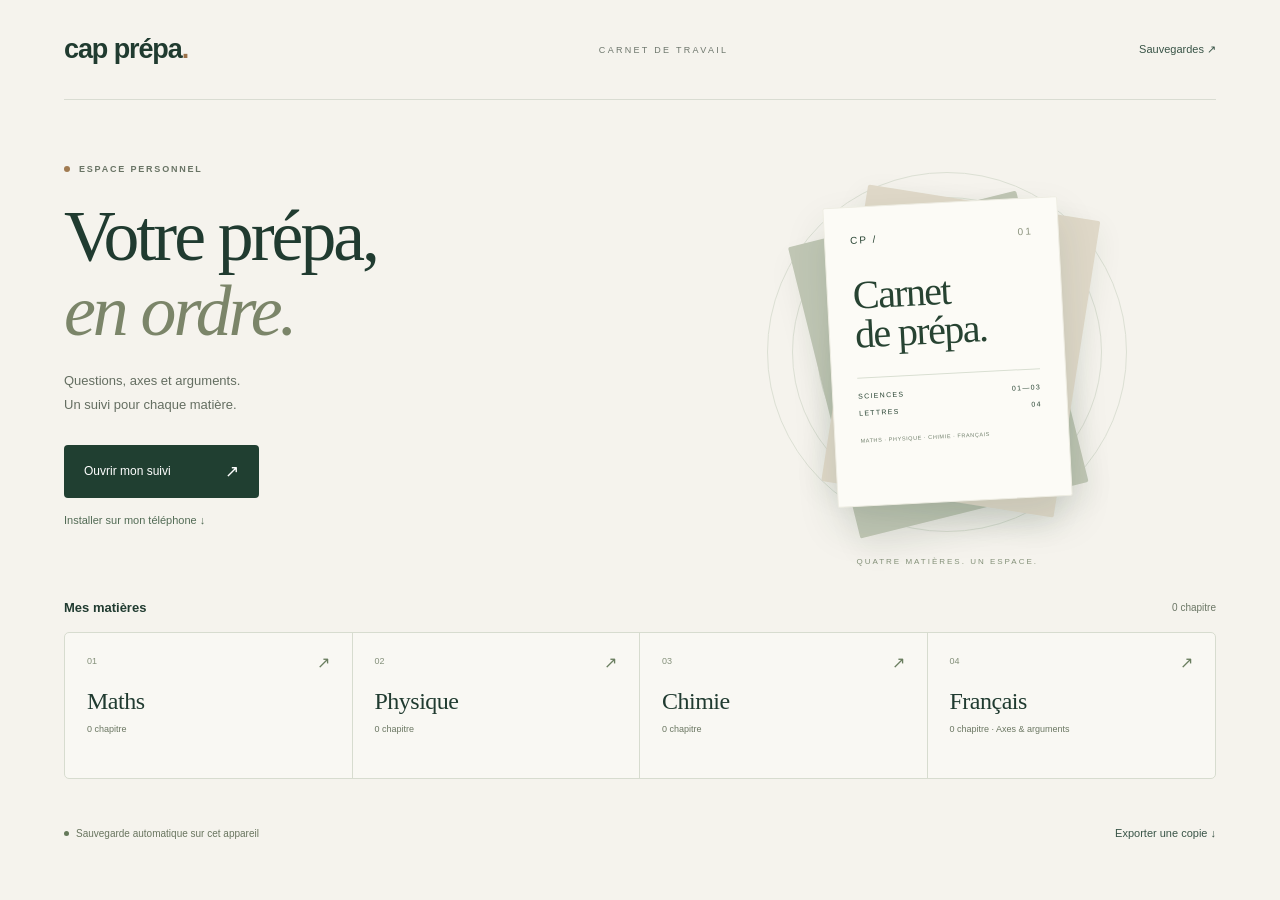
==== cap-prepa/index.html @ af0ddd6e "Ajout de Cap Prépa (suivi de prépa) : nouveau logo et agencement compact Co-Authored-By: Claude Sonn" ====
<!doctype html><html lang="fr"><head><meta charset="utf-8"><meta name="viewport" content="width=device-width, initial-scale=1, viewport-fit=cover"><meta name="theme-color" content="#203f31"><meta name="apple-mobile-web-app-capable" content="yes"><meta name="apple-mobile-web-app-title" content="Cap Prépa"><meta name="apple-mobile-web-app-status-bar-style" content="default"><link rel="manifest" href="manifest.webmanifest"><link rel="apple-touch-icon" href="icons/apple-touch-icon.png"><link rel="icon" type="image/png" href="icons/icon-192.png"><meta name="description" content="Votre carnet d’entraînement CPGE : suivez vos questions de sciences et vos axes de français."><title>Cap Prépa · Mon entraînement</title><link rel="stylesheet" href="style.css"></head><body class="home-mode">

<section id="homePage" class="home-page" aria-label="Accueil">
<div class="home-wrap">
<div class="home-header"><a class="home-brand" href="#accueil">cap prépa<span>.</span></a><span class="home-edition">CARNET DE TRAVAIL</span><button id="homeBackup" class="home-link">Sauvegardes ↗</button></div>
<section class="home-hero"><div class="home-copy"><div class="home-kicker"><span></span> ESPACE PERSONNEL</div><h1>Votre prépa,<br><em>en ordre.</em></h1><p>Questions, axes et arguments.<br>Un suivi pour chaque matière.</p><button id="enterBtn" class="home-enter">Ouvrir mon suivi <span>↗</span></button><button class="install-link" data-install>Installer sur mon téléphone ↓</button></div><div class="home-visual" aria-hidden="true"><div class="visual-line line-one"></div><div class="visual-line line-two"></div><div class="visual-line line-three"></div><div class="visual-sheet sheet-back"></div><div class="visual-sheet sheet-middle"></div><div class="visual-sheet sheet-front"><div class="sheet-heading">CP / <span>01</span></div><div class="sheet-title">Carnet<br>de prépa.</div><div class="sheet-rule"></div><div class="sheet-row"><span>SCIENCES</span><span>01—03</span></div><div class="sheet-row"><span>LETTRES</span><span>04</span></div><div class="sheet-end">MATHS · PHYSIQUE · CHIMIE · FRANÇAIS</div></div><div class="visual-caption">QUATRE MATIÈRES. UN ESPACE.</div></div></section>
<section class="home-subjects" aria-label="Accès par matière"><div class="home-section-title"><h2>Mes matières</h2><span id="homeTotal">0 chapitre</span></div><div id="homeSubjects" class="home-subject-grid"></div></section>
<div id="appAvailability" class="app-availability" role="status"></div><footer class="home-footer"><span><i></i> Sauvegarde automatique sur cet appareil</span><button id="homeExport" class="home-link">Exporter une copie ↓</button></footer>
</div></section>
<aside aria-label="Navigation principale">
<a class="brand" href="./">cap prépa<span>.</span></a>
<nav><button class="nav" id="homeNav">Accueil</button><div class="eyebrow">ENTRAÎNEMENT</div>
<button class="nav active" id="allNav">Tous les chapitres <b id="allCount">0</b></button>
<button class="nav" id="reviewNav">À retravailler <b id="navCount">0</b></button>
<div class="eyebrow subjects-heading">MATIÈRES</div>
<button class="nav" data-subject="Maths"><span class="subject-dot maths"></span>Maths <b id="mathsCount">0</b></button>
<button class="nav" data-subject="Physique"><span class="subject-dot physics"></span>Physique <b id="physicsCount">0</b></button>
<button class="nav" data-subject="Chimie"><span class="subject-dot chem"></span>Chimie <b id="chemCount">0</b></button>
<button class="nav" data-subject="Français"><span class="subject-dot french"></span>Français <b id="frenchCount">0</b></button>
<button class="nav" data-subject="Autre"><span class="subject-dot"></span>Autre <b id="otherCount">0</b></button></nav>
<div class="aside-bottom"><button class="nav" id="dataBtn">Sauvegardes</button><button class="nav" id="helpBtn">Mode d’emploi</button><button class="nav" data-install>Installer l’application</button><span class="local">Sauvegarde locale automatique</span></div>
</aside>
<main><header><span id="breadcrumb">Entraînement / Tous les chapitres</span><div class="save-controls"><span class="save-state" id="saveState" role="status">Enregistré sur cet appareil</span><button class="save-button" id="saveBtn">Enregistrer</button></div></header>
<section class="intro"><h1 id="viewTitle">Tous les chapitres</h1><button class="primary" id="addBtn">＋ Ajouter un chapitre</button></section>
<div id="storageWarning" class="warning" hidden></div><section class="stats" id="stats" aria-label="Statistiques globales"></section>
<div id="deleteNotice" class="delete-notice" role="status" hidden><span id="deleteNoticeText"></span><button id="restoreChapter">Annuler la suppression</button><button id="dismissDelete" aria-label="Fermer la notification">×</button></div>
<section class="workspace"><div class="columns"><section class="chapter-panel" aria-label="Liste des chapitres"><div class="section-heading"><h2>Chapitres <span id="chapterCount"></span></h2></div>
<div class="toolbar"><input id="search" type="search" placeholder="Rechercher un chapitre" aria-label="Rechercher un chapitre"><select id="sort" aria-label="Trier les chapitres"><option value="name">Nom A → Z</option><option value="review">À retravailler en premier</option><option value="progress">Progression croissante</option></select></div>
<div id="chapters"></div></section><section id="detail" class="detail" aria-label="Détail du chapitre"></section></div></section>
<footer><span id="overall"></span><span>Questions + arguments · Tous les chapitres</span></footer></main>
<nav id="mobileNav" aria-label="Navigation mobile"><button id="mobileHome"><span aria-hidden="true">⌂</span>Accueil</button><button id="mobileStudy"><span aria-hidden="true">▦</span>Suivi</button><button id="mobileReview"><span aria-hidden="true">↻</span>À revoir</button><button id="mobileBackup"><span aria-hidden="true">↓</span>Sauvegardes</button></nav>
<dialog id="installDialog" aria-labelledby="installTitle"><div class="dialog-head"><h2 id="installTitle">Cap Prépa sur ton téléphone</h2><button class="close" data-close="installDialog" aria-label="Fermer">×</button></div><img class="install-icon" src="icons/icon-192.png" alt="Icône Cap Prépa" width="64" height="64"><p>Une icône sur ton écran d’accueil. Ton suivi enregistré sur ton téléphone.</p><button id="installNow" class="primary" hidden>Installer Cap Prépa</button><div id="installInstructions"><h3>Sur iPhone · Safari</h3><ol><li>Ouvre ce lien dans Safari.</li><li>Touche <b>Partager</b>, puis <b>Sur l’écran d’accueil</b>.</li><li>Active <b>Ouvrir comme app web</b> si proposé, puis <b>Ajouter</b>.</li></ol><h3>Sur Android · Chrome</h3><p>Menu <b>⋮</b> → <b>Ajouter à l’écran d’accueil</b> → <b>Installer</b>.</p></div><p class="muted">Pour récupérer ton suivi depuis l’ordinateur : exporte une sauvegarde JSON, puis importe-la sur le téléphone.</p><p id="offlineMessage" class="muted">Le premier chargement nécessite une connexion.</p></dialog>
<dialog id="deleteDialog" aria-labelledby="deleteTitle" aria-describedby="deleteDescription"><div class="dialog-head"><h2 id="deleteTitle">Supprimer ce chapitre ?</h2><button class="close" data-close="deleteDialog" aria-label="Fermer">×</button></div><p id="deleteDescription"></p><div class="dialog-actions"><button class="secondary" id="cancelDelete" autofocus>Annuler</button><button class="danger" id="confirmDelete">Supprimer le chapitre</button></div></dialog>
<dialog id="dataDialog"><div class="dialog-head"><h2>Sauvegardes</h2><button class="close" data-close="dataDialog" aria-label="Fermer">×</button></div><p>Le suivi est enregistré dans ce navigateur, sur cet appareil.</p><div class="backup-actions"><button class="primary" id="exportBtn">Exporter le suivi (.json)</button><button class="secondary" id="importBtn">Importer une sauvegarde</button></div><p class="muted">L’import remplace le suivi actuel après confirmation.</p></dialog>
<dialog id="chapterDialog"><form id="chapterForm"><div class="dialog-head"><h2 id="formTitle">Nouveau chapitre</h2><button type="button" class="close" data-close="chapterDialog" aria-label="Fermer">×</button></div><label><span id="nameLabel">Nom du chapitre</span><input id="name" required maxlength="100" placeholder="Ex. Chimie organique ORG1 à ORG6"></label><div class="form-row"><label>Matière<select id="subject"><option>Maths</option><option>Physique</option><option>Chimie</option><option>Français</option><option>Autre</option></select></label><label><span id="totalLabel">Nombre de questions</span><input id="total" type="number" min="1" max="2000" required value="62"></label></div><p class="muted" id="formHint">Toutes les nouvelles questions commencent au statut « non tentée ».</p><p id="formError" class="error" role="alert"></p><button class="primary" type="submit">Enregistrer le chapitre</button></form></dialog>
<dialog id="helpDialog"><div class="dialog-head"><h2>Mode d’emploi</h2><button class="close" data-close="helpDialog" aria-label="Fermer">×</button></div><ol><li>Sciences : ajoute un chapitre et son nombre de questions. Français : choisis un nombre d’axes, avec 4 arguments par axe.</li><li>Saisis les questions tentées, par exemple <b>2, 5, 8-12</b>, puis choisis leur résultat.</li><li>Après une nouvelle tentative, saisis les mêmes numéros et actualise leur statut. Un clic sur une case fait défiler : non tentée → à retravailler → réussie → non tentée.</li></ol><p>En français, sélectionne l’axe dans la saisie rapide puis les arguments de 1 à 4. Tu peux aussi cliquer sur chaque argument : non travaillé → à retravailler → maîtrisé.</p><p>Les questions non signalées restent <b>non tentées</b>. La progression mesure les questions réussies sur le total.</p><p>Les données restent dans ce navigateur, sur cet appareil. Exporte régulièrement une sauvegarde JSON pour les transférer ou les conserver. Aucun PDF n’est envoyé.</p><button id="examplesBtn" class="secondary">Ajouter les deux chapitres d’exemple</button></dialog>
<input hidden id="importFile" type="file" accept="application/json,.json"><div id="toast" role="status"></div><script src="core.js"></script><script src="app.js"></script><script src="install.js"></script></body></html>
---- cap-prepa/style.css ----
:root{--ink:#23332b;--green:#194b38;--good:#22643f;--bad:#9a431c;--bg:#f5f6f4;--muted:#5f6b62;--border:#dce1db}*{box-sizing:border-box}body{margin:0;background:var(--bg);color:var(--ink);font:14px -apple-system,BlinkMacSystemFont,'Segoe UI',sans-serif}button,input,select{font:inherit}button{cursor:pointer;border:0}button,a,input,select{-webkit-tap-highlight-color:transparent}button:focus-visible,a:focus-visible{outline:3px solid #2f68bd;outline-offset:3px}button:hover{filter:brightness(.96)}button:active{transform:translateY(1px)}p{line-height:1.65}h1,h2,h3,p{overflow-wrap:anywhere}[hidden]{display:none!important}
aside{position:fixed;inset:0 auto 0 0;width:205px;padding:30px 16px;background:#fff;border-right:1px solid var(--border);display:flex;flex-direction:column}.brand{font-size:25px;font-weight:750;letter-spacing:-1px;color:var(--green);text-decoration:none;margin:0 12px 40px;white-space:nowrap}.brand span{color:#6a8069}.eyebrow{font-size:10px;letter-spacing:1.2px;font-weight:650;color:var(--muted);margin:0 12px 12px}.subjects-heading{margin-top:30px}.nav{display:flex;align-items:center;gap:10px;width:100%;text-align:left;background:transparent;color:#46524a;padding:12px 11px;border-radius:6px;margin-bottom:4px;font-size:12px;min-height:42px}.nav b{margin-left:auto;font-size:11px;font-weight:600;min-width:20px;text-align:center}.nav.active{background:var(--green);color:#fff;font-weight:650}.nav.active b{color:white}.subject-dot{width:7px;height:7px;border-radius:2px;background:#65716a}.subject-dot.maths{background:#7053a0}.subject-dot.chem{background:#347759}.nav.active .subject-dot{background:#fff}.aside-bottom{margin-top:auto;border-top:1px solid var(--border);padding-top:12px}.local{font-size:10px;color:var(--muted);display:block;padding:12px 11px 0;line-height:1.5}
main{margin-left:205px;padding:0 32px;max-width:1700px}header{height:64px;display:flex;align-items:center;justify-content:space-between;gap:15px;border-bottom:1px solid var(--border);font-size:11px;color:var(--muted)}.save-state{font-size:10px;white-space:nowrap}.intro{display:flex;align-items:center;justify-content:space-between;gap:20px;padding:26px 0 24px}h1{font-size:27px;letter-spacing:-.8px;margin:0;font-weight:650}h2{font-size:17px;font-weight:650;margin:0}.primary{background:var(--green);color:#fff;padding:12px 16px;border-radius:6px;font-size:12px;font-weight:600;white-space:nowrap}.secondary{background:#e9ede8;color:var(--green);padding:11px 15px;border:1px solid var(--border);border-radius:6px;font-size:12px}.subtle{background:none;color:var(--green);padding:10px 0 0;font-size:11px}.stats{display:grid;grid-template-columns:repeat(4,1fr);gap:12px;margin-bottom:26px}.stat{border:1px solid var(--border);border-radius:7px;background:#fff;padding:16px 18px;min-height:105px}.stat-label{font-size:11px;color:var(--muted)}.stat-value{font-size:28px;font-weight:650;letter-spacing:-.7px;margin-top:8px;font-variant-numeric:tabular-nums}.stat-note{font-size:10px;color:var(--muted);margin-top:5px}.stat-note:empty{display:none}.stat-good .stat-value{color:var(--good)}.stat-bad .stat-value{color:var(--bad)}
.columns{display:grid;grid-template-columns:minmax(215px, .65fr) minmax(0,1.5fr);gap:20px;align-items:start}.chapter-panel{position:sticky;top:18px;max-height:calc(100vh - 36px);display:flex;flex-direction:column;scroll-margin-top:15px}.section-heading{display:flex;align-items:center;margin-bottom:14px}.section-heading h2{font-size:14px}.section-heading span{font-size:11px;color:var(--muted);margin-left:6px}.toolbar{display:grid;gap:8px;margin-bottom:15px}input,select{border:1px solid #cdd5cd;border-radius:5px;padding:10px 11px;background:#fff;color:var(--ink);min-width:0;min-height:39px}input:focus,select:focus{outline:2px solid #2f68bd;outline-offset:1px}#search{width:100%;font-size:12px}#sort{font-size:11px;min-height:34px;padding:6px 10px;color:var(--muted)}#chapters{overflow:auto;padding:2px;scrollbar-width:thin}.chapter-group{margin-bottom:21px}.group-label{display:flex;justify-content:space-between;font-size:11px;color:#5c685f;font-weight:650;margin:0 0 10px}.group-label span{font-weight:400}.chapter{display:block;text-align:left;width:100%;border:1px solid var(--border);border-radius:6px;background:#fff;padding:14px;margin-bottom:9px;color:var(--ink)}.chapter.selected{border-color:var(--green);background:#e8eee8;box-shadow:inset 3px 0 0 var(--green)}.card-title{display:flex;gap:10px;align-items:center;justify-content:space-between}.card-title h3{font-size:13px;line-height:1.5;font-weight:650;margin:0}.card-title>span{color:var(--green);font-size:21px}.progress-label{display:flex;justify-content:space-between;gap:10px;font-size:10px;color:var(--muted);margin:11px 0 8px}.progress-label b{color:var(--ink)}.bar{height:5px;border-radius:3px;background:#d5dcd4;overflow:hidden;display:flex}.bar i{height:100%;background:var(--good)}.bar i.bad{background:var(--bad)}.card-foot{display:flex;gap:17px;font-size:11px;font-variant-numeric:tabular-nums;margin-top:10px;color:var(--muted)}.good-text{color:var(--good)}.bad-text{color:var(--bad)}.sort-subject{font-size:10px;color:var(--muted);display:block;margin:0 0 7px}.sorted-chapter{margin-bottom:15px}
.detail{background:#fff;border:1px solid var(--border);border-radius:8px;padding:23px;scroll-margin-top:15px;min-width:0}.detail-top{display:flex;align-items:center;justify-content:space-between;gap:10px}.badge{font-size:10px;color:#604784;background:#f0ecf6;border-radius:3px;padding:5px 7px;font-weight:600}.badge.chem{color:var(--green);background:#e9f0e9}.icon-btn{font-size:11px;background:none;color:#556158;padding:7px}#deleteBtn{color:#924029}.detail h2{font-size:20px;letter-spacing:-.3px;line-height:1.4;margin:15px 0 8px}.chapter-summary{font-size:12px;color:var(--muted);display:flex;gap:9px}.quick{background:#f5f6f4;border:1px solid var(--border);border-radius:6px;padding:16px;margin:22px 0 24px}.quick h3{font-size:12px;font-weight:650;margin:0 0 12px}.quick input{width:100%;font-size:12px}.quick-row{display:flex;gap:8px;margin-top:8px}.quick select{flex:1;width:0;font-size:12px}.quick .primary{padding:10px 14px}.grid-head{display:flex;align-items:center;justify-content:space-between;gap:10px;margin-bottom:14px;font-size:13px}.muted{font-size:11px;color:var(--muted)}.grid-head .muted{font-size:10px}.question-filters{display:flex;flex-wrap:wrap;gap:6px;margin-bottom:17px}.filter{background:#fff;color:#4b574e;border:1px solid #ccd4cc;border-radius:5px;font-size:10px;padding:8px 10px;display:flex;gap:7px;align-items:center}.filter b{font-weight:650}.filter.active{background:#36473d;border-color:#36473d;color:#fff}.filter.good.active{background:var(--good);border-color:var(--good)}.filter.bad.active{background:var(--bad);border-color:var(--bad)}.questions{display:grid;grid-template-columns:repeat(auto-fill,minmax(42px,1fr));gap:7px;max-height:480px;overflow:auto;padding:3px;scrollbar-width:thin}.q{position:relative;height:42px;background:#f0f2ee;color:#4c584f;border:1px solid #cbd3c8;border-radius:5px;font-size:12px;font-weight:600;font-variant-numeric:tabular-nums}.q.good{background:var(--good);border-color:var(--good);color:#fff}.q.bad{background:var(--bad);border-color:var(--bad);color:#fff}.q:hover{box-shadow:0 0 0 2px #b4beb1;filter:brightness(.92)}.q-mark{position:absolute;bottom:2px;right:3px;font-size:9px;line-height:1}.back-list{display:none}.empty{padding:30px 12px;text-align:center}.empty h3{font-size:13px;color:var(--muted);font-weight:500;margin:0 0 20px}.questions>.muted{grid-column:1/-1}
footer{display:flex;justify-content:space-between;gap:15px;margin:25px 0 0;padding:18px 0;font-size:10px;color:var(--muted);border-top:1px solid var(--border)}dialog{border:1px solid var(--border);border-radius:10px;padding:25px;width:460px;max-width:calc(100% - 28px);color:var(--ink);box-shadow:0 16px 60px #15231b30}dialog::backdrop{background:#17261d70}.dialog-head{display:flex;justify-content:space-between;align-items:center;gap:10px;margin-bottom:22px}.close{font-size:24px;padding:0 6px;background:none;color:var(--muted)}label{display:flex;flex-direction:column;gap:8px;font-size:12px;margin-bottom:18px;font-weight:600}.form-row{display:grid;grid-template-columns:1fr 1fr;gap:15px;margin-top:18px}.error{font-size:12px;color:#9a341e;line-height:1.5}.error:not(:empty){margin-top:12px}.warning{background:#fff0d5;color:#753e12;padding:15px;line-height:1.6;margin-bottom:20px;border-radius:6px}.backup-actions{display:flex;flex-direction:column;gap:10px;margin:23px 0}dialog ol{padding-left:20px;line-height:1.7;font-size:13px}dialog li{margin-bottom:12px}#toast{position:fixed;bottom:22px;left:50%;transform:translateX(-50%);background:var(--green);color:#fff;padding:12px 18px;font-size:12px;border-radius:6px;box-shadow:0 5px 20px #0002;z-index:20;max-width:90%;display:none}#toast.show{display:block}
@media(min-width:1400px){main{padding:0 50px}.columns{grid-template-columns:minmax(270px,.65fr) minmax(0,1.5fr);gap:26px}}
@media(max-width:1050px){aside{width:180px;padding:25px 12px}.brand{font-size:23px;margin-left:10px}.nav{font-size:11px;padding:12px 9px;gap:7px}main{margin-left:180px;padding:0 22px}.columns{grid-template-columns:210px minmax(0,1fr);gap:16px}.detail{padding:18px}.stat{padding:14px}.intro{gap:12px}h1{font-size:24px}.save-state{font-size:9px}.filter{font-size:9px;padding:7px 8px;gap:5px}.questions{grid-template-columns:repeat(auto-fill,minmax(39px,1fr));gap:6px}.grid-head .muted{max-width:120px;text-align:right}}
@media(max-width:760px){aside{position:static;width:auto;padding:17px 18px 12px}.brand{font-size:22px;margin:0 0 16px}.eyebrow{display:none}nav{display:flex;gap:5px;overflow-x:auto;padding-bottom:4px}.nav{width:auto;min-height:36px;margin:0;font-size:11px;padding:9px 10px;white-space:nowrap;flex-shrink:0}.nav b{margin-left:2px;font-size:10px}.aside-bottom{border-top:0;display:flex;align-items:center;gap:5px;padding:8px 0 0;margin:0}.aside-bottom .nav{font-size:10px;padding:6px;min-height:28px}.local{margin-left:auto;padding:0;font-size:9px}.subject-dot{display:none}main{margin:0;padding:0 18px}header{height:46px;font-size:10px}.save-state{display:none}.intro{padding:20px 0;flex-wrap:wrap}h1{font-size:23px}.primary{font-size:11px;padding:11px 12px}.stats{grid-template-columns:1fr 1fr;gap:9px;margin-bottom:24px}.stat{min-height:90px;padding:13px 15px}.stat-value{font-size:25px}.stat-label{font-size:10px}.stat-note{font-size:9px}.columns{display:block}.chapter-panel{position:static;max-height:none}.toolbar{grid-template-columns:minmax(0,1fr) minmax(0,1fr)}#chapters{max-height:330px;overflow:auto;margin-bottom:18px}.chapter-group{margin-bottom:17px}.detail{padding:18px}.back-list{display:block;background:none;color:var(--green);padding:0 0 16px;font-size:11px}.detail h2{font-size:19px}.question-filters{gap:5px}.filter{padding:8px;font-size:10px}.grid-head .muted{max-width:none}.q{height:43px}.questions{grid-template-columns:repeat(auto-fill,minmax(41px,1fr))}.quick{margin:20px 0;padding:13px}footer{font-size:9px;flex-wrap:wrap}.form-row{grid-template-columns:1fr}.chapter-summary{font-size:11px}}
@media(prefers-reduced-motion:reduce){*{scroll-behavior:auto!important}}
.subject-dot.physics{background:#3b638d}.subject-dot.french{background:#a26d46}.badge.french{background:#f4ebe0;color:#83562e}.axes-grid{display:flex;flex-direction:column;gap:15px}.axis-block{border:1px solid var(--border);border-radius:6px;padding:13px}.axis-heading{display:flex;align-items:center;justify-content:space-between;gap:10px;margin-bottom:12px}.axis-heading h3{font-size:12px;font-weight:650;margin:0}.axis-heading>span{font-size:10px;color:var(--muted)}.axis-arguments{display:grid;grid-template-columns:repeat(4,minmax(0,1fr));gap:8px}.axis-arguments .q{height:63px;font-size:16px}.arg-label{display:block;font-size:9px;font-weight:500;margin-bottom:5px}.arg-placeholder{height:63px;display:flex;align-items:center;justify-content:center;border:1px dashed #dce1db;border-radius:5px;color:#7c857e;font-size:11px}#quickAxis{width:100%;margin-bottom:8px}.save-controls{display:flex;align-items:center;gap:12px}.save-button{border:1px solid var(--border);background:#fff;color:var(--green);border-radius:5px;padding:8px 12px;font-size:11px}.save-button:hover{border-color:var(--green)}
.home-page{display:none;background:#f5f3ed;color:#203b30;min-height:100vh}.home-mode .home-page{display:block}.home-mode>aside,.home-mode>main{display:none}.home-wrap{max-width:1320px;padding:0 64px;margin:0 auto}.home-header{height:100px;display:flex;align-items:center;justify-content:space-between;border-bottom:1px solid #d9dcd2;gap:20px}.home-brand{font-size:27px;font-weight:750;color:#203b30;letter-spacing:-1.1px;text-decoration:none}.home-brand span{color:#9a7048}.home-edition{font-size:9px;letter-spacing:2.3px;color:#6e776d}.home-link{background:none;color:#395447;padding:10px 0;font-size:11px}.home-link:hover{text-decoration:underline}.home-hero{display:grid;grid-template-columns:1.05fr 1fr;align-items:center;gap:50px;padding:70px 0 64px;min-height:520px}.home-kicker{font-size:9px;font-weight:600;letter-spacing:1.8px;display:flex;align-items:center;gap:9px;color:#697465}.home-kicker span{width:6px;height:6px;background:#a17b51;border-radius:50%}.home-copy h1{font-family:Georgia,'Times New Roman',serif;font-size:clamp(49px,5.6vw,78px);font-weight:400;line-height:1.04;letter-spacing:-3px;margin:25px 0 21px;color:#203b30}.home-copy h1 em{font-weight:400;color:#7b8569}.home-copy p{font-size:13px;line-height:1.8;color:#646e61;margin:0 0 29px}.home-enter{background:#203f31;color:#fff;padding:16px 20px;border-radius:4px;font-size:12px;min-width:195px;text-align:left;display:flex;justify-content:space-between;align-items:center;gap:30px}.home-enter>span{font-size:17px}.home-visual{position:relative;height:380px;isolation:isolate;display:flex;align-items:center;justify-content:center}.visual-line{position:absolute;border:1px solid #dce0d4;border-radius:50%;z-index:-1}.line-one{width:360px;height:360px}.line-two{width:310px;height:310px}.line-three{width:260px;height:260px}.visual-sheet{position:absolute;width:235px;height:300px;border-radius:2px}.sheet-back{background:#c1c7b5;transform:rotate(-14deg) translate(-12px,10px);box-shadow:0 15px 30px #18372110}.sheet-middle{background:#dfd8c8;transform:rotate(9deg) translate(13px,-3px);box-shadow:0 10px 30px #18372115}.sheet-front{background:#fcfbf6;transform:rotate(-3deg);box-shadow:0 20px 40px #203f3120;border:1px solid #eeede3;padding:27px 25px;color:#274332}.sheet-heading{display:flex;justify-content:space-between;font-size:10px;letter-spacing:2px}.sheet-heading span{color:#8c947e}.sheet-title{font:normal 40px/.98 Georgia,serif;letter-spacing:-1.6px;margin:30px 0 24px}.sheet-rule{height:1px;background:#d9dfd2;margin-bottom:14px}.sheet-row{display:flex;justify-content:space-between;font-size:7px;letter-spacing:1.3px;margin-bottom:10px}.sheet-end{font-size:5.5px;letter-spacing:.6px;color:#72816d;margin-top:21px}.visual-caption{position:absolute;bottom:0;font-size:8px;letter-spacing:2px;color:#839078}.home-section-title{display:flex;align-items:center;justify-content:space-between;margin-bottom:17px}.home-section-title h2{font-size:13px;font-weight:600}.home-section-title>span{font-size:10px;color:#6c7766}.home-subject-grid{display:grid;grid-template-columns:repeat(4,1fr);border:1px solid #d7dccf;border-radius:5px;overflow:hidden;background:#f9f8f3}.home-subject{position:relative;padding:23px 22px 25px;display:flex;flex-direction:column;align-items:flex-start;text-align:left;background:transparent;color:#203b30;border-right:1px solid #d7dccf;min-height:145px}.home-subject:last-child{border:0}.home-subject:hover{background:#e9ecdf;filter:none}.home-subject-number{font-size:9px;color:#85917b;margin-bottom:22px;font-variant-numeric:tabular-nums}.home-subject-name{font-family:Georgia,serif;font-size:24px;letter-spacing:-.5px;margin-bottom:8px}.home-subject-count{font-size:9px;color:#6b7762;line-height:1.5}.home-subject-arrow{position:absolute;right:22px;top:20px;font-size:16px;color:#6a7e5f}.home-footer{border:0;padding:24px 0 30px;margin:0;align-items:center;font-size:10px;color:#69755f}.home-footer>span{display:flex;align-items:center;gap:7px}.home-footer i{display:inline-block;background:#64795a;width:5px;height:5px;border-radius:50%}
@media(max-width:1050px){.home-wrap{padding:0 42px}.home-hero{gap:20px;padding:55px 0 45px;min-height:450px}.home-visual{height:330px}.visual-sheet{width:210px;height:280px}.sheet-front{padding:24px}.sheet-title{font-size:37px}.line-one{width:310px;height:310px}.line-two{width:265px;height:265px}.line-three{width:220px;height:220px}.visual-caption{font-size:7px}.home-subject{padding:20px 17px;min-height:140px}.home-subject-count{font-size:8px}.home-subject-name{font-size:23px}}
@media(max-width:760px){.home-wrap{padding:0 24px}.home-header{height:78px}.home-brand{font-size:24px}.home-edition{display:none}.home-hero{grid-template-columns:1fr;gap:30px;padding:40px 0}.home-copy h1{font-size:59px;margin-top:22px}.home-visual{height:310px}.visual-sheet{width:200px;height:260px}.sheet-title{font-size:35px;margin:26px 0 19px}.sheet-end{font-size:5px;margin-top:15px}.home-subject-grid{grid-template-columns:1fr 1fr}.home-subject:nth-child(2){border-right:0}.home-subject:nth-child(-n+2){border-bottom:1px solid #d7dccf}.home-subject{padding:20px;min-height:137px}.home-subject-count{font-size:9px}.home-subject-name{font-size:25px}.home-footer{flex-direction:column;align-items:flex-start;gap:8px;padding-top:22px}.save-controls{margin-left:auto}.axis-arguments{gap:6px}.axis-block{padding:11px}.axis-arguments .q{height:60px}.arg-label{font-size:8px}}
.detail-actions{display:flex;align-items:center;gap:7px}#deleteBtn{border:1px solid #d7a897;background:#fff8f5;border-radius:5px;padding:8px 10px;color:#8e351e}.dialog-actions{display:flex;justify-content:flex-end;gap:10px;margin-top:24px}.danger{background:#973e27;color:white;padding:11px 15px;border-radius:6px;font-size:12px;font-weight:600}.delete-notice{display:flex;align-items:center;gap:14px;padding:13px 16px;margin:0 0 20px;border:1px solid #bccbbb;border-radius:6px;background:#eaf0e6;font-size:12px}.delete-notice>span{flex:1;overflow-wrap:anywhere}.delete-notice button{background:none;color:#244d34;font-size:12px;text-decoration:underline;padding:5px;white-space:nowrap}#dismissDelete{font-size:20px;text-decoration:none}@media(max-width:760px){.delete-notice{gap:8px;flex-wrap:wrap}.delete-notice>span{flex-basis:100%}.dialog-actions{flex-wrap:wrap}.detail-actions{gap:3px}}
#mobileNav{display:none}.install-link{background:none;color:#526b55;font-size:11px;padding:14px 0;margin-top:2px}.installed [data-install]{display:none}.install-icon{border-radius:14px;margin-bottom:6px}.app-availability{font-size:10px;color:#69755f;min-height:16px;margin-top:18px}.app-availability button{background:none;color:var(--green);text-decoration:underline;font-size:11px}#installDialog h3{font-size:13px;margin:22px 0 9px}#installDialog p{font-size:12px}#installNow{width:100%;margin:8px 0}.home-footer{padding-top:10px}
@media(max-width:760px){
body{padding-top:env(safe-area-inset-top)}main{padding-bottom:calc(86px + env(safe-area-inset-bottom))}.home-wrap{padding-left:max(24px,env(safe-area-inset-left));padding-right:max(24px,env(safe-area-inset-right));padding-bottom:env(safe-area-inset-bottom)}
aside{padding-bottom:6px}aside .brand{margin-bottom:10px}aside #homeNav,aside #allNav,aside #reviewNav{display:none}aside .aside-bottom{padding-top:3px}.nav{min-height:44px}.aside-bottom .nav{min-height:36px}.aside-bottom .local{display:none}.aside-bottom [data-install]{margin-left:auto}.home-mode #mobileNav{display:none!important}#mobileNav{display:grid;grid-template-columns:repeat(4,1fr);position:fixed;z-index:10;bottom:0;left:0;right:0;background:#fafbf8;border-top:1px solid #d4ddd1;padding:8px 8px calc(8px + env(safe-area-inset-bottom));overflow:visible}#mobileNav button{display:flex;align-items:center;justify-content:center;flex-direction:column;gap:3px;min-height:47px;background:none;color:#294b37;font-size:10px}#mobileNav button span{font-size:22px;line-height:1.1}#mobileNav button:focus-visible{outline-offset:-2px;border-radius:6px}
input,select,.quick input,.quick select,#quickAxis,#search,#sort{font-size:16px!important;min-height:44px}.q{height:46px}.filter{min-height:42px}.save-button{min-height:40px}.icon-btn,#deleteBtn{min-height:40px}.close{min-height:40px;min-width:40px}dialog{max-height:85dvh;overflow:auto}.quick-row{flex-wrap:wrap}.quick select{min-width:140px}.quick .primary{min-height:44px}#toast{bottom:calc(90px + env(safe-area-inset-bottom))}.home-mode #toast{bottom:calc(24px + env(safe-area-inset-bottom))}.home-hero{padding-top:32px;gap:18px}.home-copy h1{font-size:54px}.home-visual{height:270px}.visual-sheet{width:180px;height:235px}.sheet-front{padding:22px}.sheet-title{font-size:31px;margin:23px 0 17px}.sheet-row{font-size:6px}.sheet-end{font-size:4.5px}.line-one{width:265px;height:265px}.line-two{width:230px;height:230px}.line-three{width:195px;height:195px}.visual-caption{bottom:-9px}.home-subjects{margin-top:15px}
}
/* ===== Cap Prépa · ajustements d'agencement (à ajouter À LA FIN de style.css) ===== */

/* 1. Statistiques : une seule bande compacte au lieu de 4 grosses cartes (≈ 100 px gagnés) */
.stats{gap:0;border:1px solid var(--border);border-radius:8px;background:#fff;margin-bottom:22px;overflow:hidden}
.stat{border:0;border-radius:0;border-right:1px solid var(--border);min-height:0;padding:14px 20px;display:flex;flex-direction:column}
.stat:last-child{border-right:0}
.stat-value{font-size:24px;margin-top:4px}
.stat-note{margin-top:2px}

/* 2. Saisie rapide : une seule ligne (numéros · statut · bouton), la grille de questions remonte */
.quick{display:flex;flex-wrap:wrap;align-items:center;gap:8px;padding:12px 14px;margin:18px 0 20px}
.quick h3{flex-basis:100%;margin:0 0 2px;font-size:11px;letter-spacing:.6px;text-transform:uppercase;color:var(--muted)}
.quick input{flex:1 1 180px;width:auto}
.quick #quickAxis{flex:0 0 auto;width:auto;margin:0}
.quick-row{display:contents}
.quick-row select{flex:0 0 auto;width:auto}
.quick-row .primary{flex:0 0 auto}
.quick .error,.quick .subtle{flex-basis:100%}
.quick .error:empty{display:none}

/* 3. Colonne de gauche et panneau de détail : en-tête du détail plus aéré, titre moins lourd */
.detail h2{margin:12px 0 6px}
.chapter-summary{margin-bottom:0}

/* 4. Barre latérale : respiration entre « Accueil » et la section Entraînement */
#homeNav{margin-bottom:22px}
.nav:not(.active):hover{background:#f0f3ef;filter:none}

/* 5. Accueil : visuel sans collision avec la légende, hero moins haut pour voir « Mes matières » sans défiler */
.home-hero{min-height:440px;padding:52px 0 48px}
.home-visual{height:400px}
.visual-caption{bottom:-14px}
.app-availability{margin:12px 0 0}

/* 6. Mobile */
@media(max-width:760px){
 .stats{grid-template-columns:repeat(2,1fr)}
 .stat{padding:12px 15px;border-bottom:1px solid var(--border)}
 .stat:nth-child(2n){border-right:0}
 .stat:nth-last-child(-n+2){border-bottom:0}
 .stat-value{font-size:22px}
 .toolbar{grid-template-columns:minmax(0,1.5fr) minmax(0,1fr)}
 aside .aside-bottom #dataBtn{display:none}          /* déjà présent dans la barre du bas */
 .quick input{flex-basis:100%}
 .quick-row select{flex:1 1 140px}
}
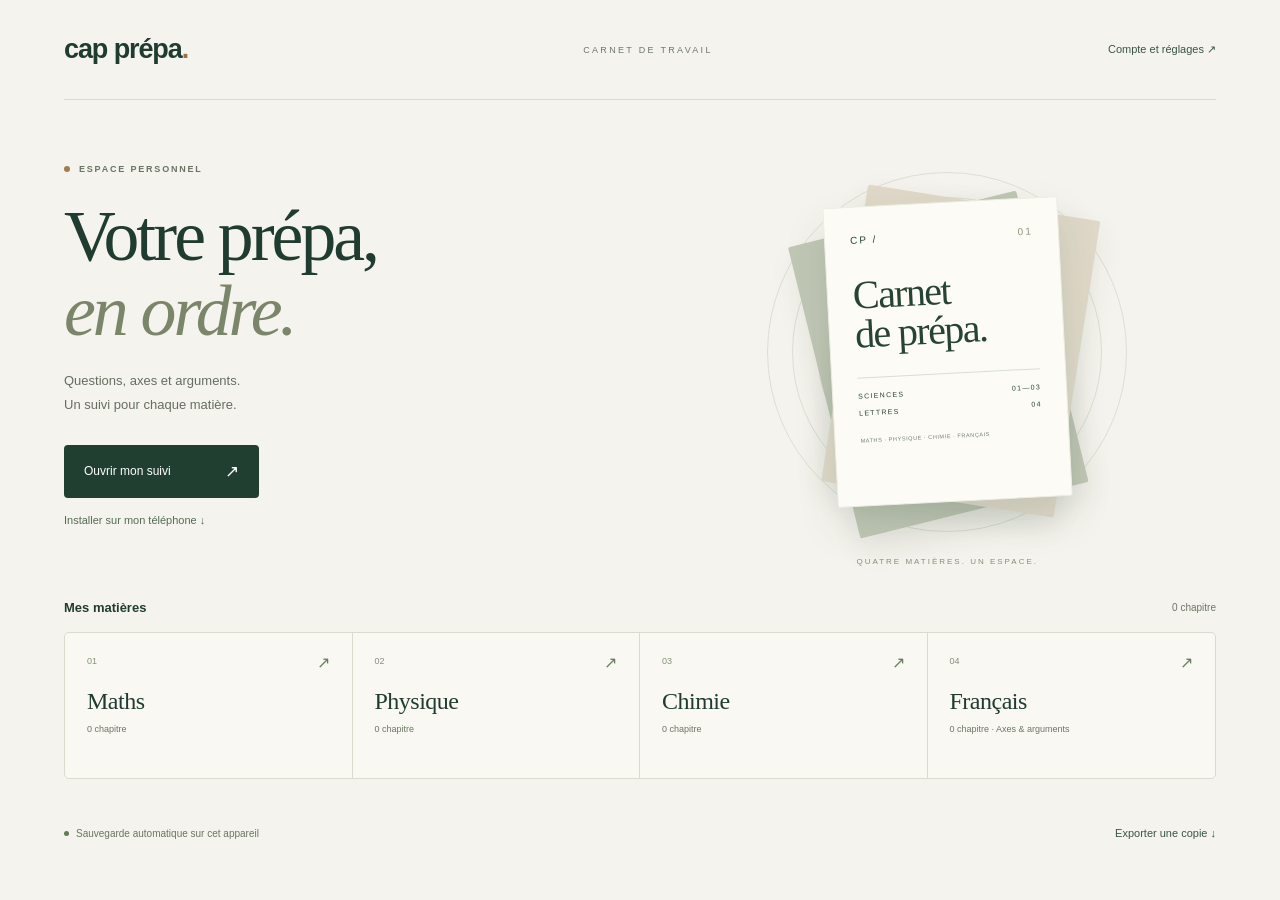
==== commit cfb73a5e: "Cap Prépa 1.2 : compte + synchronisation Supabase, réglages, recherche de mise à jour Co-Authored-By" ====
--- a/cap-prepa/index.html
+++ b/cap-prepa/index.html
@@ -2,7 +2,7 @@
 
 <section id="homePage" class="home-page" aria-label="Accueil">
 <div class="home-wrap">
-<div class="home-header"><a class="home-brand" href="#accueil">cap prépa<span>.</span></a><span class="home-edition">CARNET DE TRAVAIL</span><button id="homeBackup" class="home-link">Sauvegardes ↗</button></div>
+<div class="home-header"><a class="home-brand" href="#accueil">cap prépa<span>.</span></a><span class="home-edition">CARNET DE TRAVAIL</span><button id="homeBackup" class="home-link">Compte et réglages ↗</button></div>
 <section class="home-hero"><div class="home-copy"><div class="home-kicker"><span></span> ESPACE PERSONNEL</div><h1>Votre prépa,<br><em>en ordre.</em></h1><p>Questions, axes et arguments.<br>Un suivi pour chaque matière.</p><button id="enterBtn" class="home-enter">Ouvrir mon suivi <span>↗</span></button><button class="install-link" data-install>Installer sur mon téléphone ↓</button></div><div class="home-visual" aria-hidden="true"><div class="visual-line line-one"></div><div class="visual-line line-two"></div><div class="visual-line line-three"></div><div class="visual-sheet sheet-back"></div><div class="visual-sheet sheet-middle"></div><div class="visual-sheet sheet-front"><div class="sheet-heading">CP / <span>01</span></div><div class="sheet-title">Carnet<br>de prépa.</div><div class="sheet-rule"></div><div class="sheet-row"><span>SCIENCES</span><span>01—03</span></div><div class="sheet-row"><span>LETTRES</span><span>04</span></div><div class="sheet-end">MATHS · PHYSIQUE · CHIMIE · FRANÇAIS</div></div><div class="visual-caption">QUATRE MATIÈRES. UN ESPACE.</div></div></section>
 <section class="home-subjects" aria-label="Accès par matière"><div class="home-section-title"><h2>Mes matières</h2><span id="homeTotal">0 chapitre</span></div><div id="homeSubjects" class="home-subject-grid"></div></section>
 <div id="appAvailability" class="app-availability" role="status"></div><footer class="home-footer"><span><i></i> Sauvegarde automatique sur cet appareil</span><button id="homeExport" class="home-link">Exporter une copie ↓</button></footer>
@@ -18,9 +18,9 @@
 <button class="nav" data-subject="Chimie"><span class="subject-dot chem"></span>Chimie <b id="chemCount">0</b></button>
 <button class="nav" data-subject="Français"><span class="subject-dot french"></span>Français <b id="frenchCount">0</b></button>
 <button class="nav" data-subject="Autre"><span class="subject-dot"></span>Autre <b id="otherCount">0</b></button></nav>
-<div class="aside-bottom"><button class="nav" id="dataBtn">Sauvegardes</button><button class="nav" id="helpBtn">Mode d’emploi</button><button class="nav" data-install>Installer l’application</button><span class="local">Sauvegarde locale automatique</span></div>
+<div class="aside-bottom"><button class="nav" id="dataBtn">Compte et réglages <i class="sync-dot" id="navSync" data-state="off" aria-hidden="true"></i></button><button class="nav" id="helpBtn">Mode d’emploi</button><button class="nav" data-install>Installer l’application</button><span class="local">Sauvegarde locale automatique</span></div>
 </aside>
-<main><header><span id="breadcrumb">Entraînement / Tous les chapitres</span><div class="save-controls"><span class="save-state" id="saveState" role="status">Enregistré sur cet appareil</span><button class="save-button" id="saveBtn">Enregistrer</button></div></header>
+<main><header><span id="breadcrumb">Entraînement / Tous les chapitres</span><div class="save-controls"><button class="sync-chip" id="syncChip" type="button" data-state="off">Synchro désactivée</button><span class="save-state" id="saveState" role="status">Enregistré sur cet appareil</span><button class="save-button" id="saveBtn">Enregistrer</button></div></header>
 <section class="intro"><h1 id="viewTitle">Tous les chapitres</h1><button class="primary" id="addBtn">＋ Ajouter un chapitre</button></section>
 <div id="storageWarning" class="warning" hidden></div><section class="stats" id="stats" aria-label="Statistiques globales"></section>
 <div id="deleteNotice" class="delete-notice" role="status" hidden><span id="deleteNoticeText"></span><button id="restoreChapter">Annuler la suppression</button><button id="dismissDelete" aria-label="Fermer la notification">×</button></div>
@@ -28,10 +28,19 @@
 <div class="toolbar"><input id="search" type="search" placeholder="Rechercher un chapitre" aria-label="Rechercher un chapitre"><select id="sort" aria-label="Trier les chapitres"><option value="name">Nom A → Z</option><option value="review">À retravailler en premier</option><option value="progress">Progression croissante</option></select></div>
 <div id="chapters"></div></section><section id="detail" class="detail" aria-label="Détail du chapitre"></section></div></section>
 <footer><span id="overall"></span><span>Questions + arguments · Tous les chapitres</span></footer></main>
-<nav id="mobileNav" aria-label="Navigation mobile"><button id="mobileHome"><span aria-hidden="true">⌂</span>Accueil</button><button id="mobileStudy"><span aria-hidden="true">▦</span>Suivi</button><button id="mobileReview"><span aria-hidden="true">↻</span>À revoir</button><button id="mobileBackup"><span aria-hidden="true">↓</span>Sauvegardes</button></nav>
+<nav id="mobileNav" aria-label="Navigation mobile"><button id="mobileHome"><span aria-hidden="true">⌂</span>Accueil</button><button id="mobileStudy"><span aria-hidden="true">▦</span>Suivi</button><button id="mobileReview"><span aria-hidden="true">↻</span>À revoir</button><button id="mobileBackup"><span aria-hidden="true">⚙</span>Réglages</button></nav>
+<dialog id="settingsDialog" aria-labelledby="settingsTitle"><div class="dialog-head"><h2 id="settingsTitle">Compte et réglages</h2><button class="close" data-close="settingsDialog" aria-label="Fermer">×</button></div>
+<section class="set-block"><h3>Compte et synchronisation</h3>
+<div id="syncOut"><p class="muted">Connecte-toi pour retrouver ton suivi sur tous tes appareils. C’est le même compte que l’application Flashcards.</p>
+<form id="syncForm"><label>Email<input id="syncEmail" type="email" autocomplete="username" autocapitalize="off" required></label><label>Mot de passe<input id="syncPass" type="password" autocomplete="current-password" minlength="6" required></label><p id="syncError" class="error" role="alert"></p><div class="backup-actions"><button class="primary" id="syncLogin" type="submit">Se connecter</button><button class="secondary" id="syncSignup" type="button">Créer le compte</button></div></form></div>
+<div id="syncIn" hidden><p class="set-line">Connecté : <b id="syncUser"></b></p><p class="muted" id="syncInfo"></p><div class="backup-actions"><button class="primary" id="syncNow">Synchroniser maintenant</button><button class="secondary" id="syncLogout">Se déconnecter</button></div></div></section>
+<section class="set-block"><h3>Mises à jour</h3><p class="muted" id="updInfo"></p><div class="backup-actions"><button class="primary" id="updCheck" type="button">Rechercher une mise à jour</button><button class="secondary" id="updForce" type="button">Forcer l’actualisation</button></div></section>
+<section class="set-block"><h3>Données</h3><div class="backup-actions"><button class="secondary" id="setExport" type="button">Exporter une sauvegarde (.json)</button><button class="secondary" id="setImport" type="button">Importer une sauvegarde</button></div></section>
+<section class="set-block"><h3>Aide</h3><div class="backup-actions"><button class="secondary" id="setHelp" type="button">Mode d’emploi</button></div></section>
+<p class="muted" id="verInfo"></p></dialog>
 <dialog id="installDialog" aria-labelledby="installTitle"><div class="dialog-head"><h2 id="installTitle">Cap Prépa sur ton téléphone</h2><button class="close" data-close="installDialog" aria-label="Fermer">×</button></div><img class="install-icon" src="icons/icon-192.png" alt="Icône Cap Prépa" width="64" height="64"><p>Une icône sur ton écran d’accueil. Ton suivi enregistré sur ton téléphone.</p><button id="installNow" class="primary" hidden>Installer Cap Prépa</button><div id="installInstructions"><h3>Sur iPhone · Safari</h3><ol><li>Ouvre ce lien dans Safari.</li><li>Touche <b>Partager</b>, puis <b>Sur l’écran d’accueil</b>.</li><li>Active <b>Ouvrir comme app web</b> si proposé, puis <b>Ajouter</b>.</li></ol><h3>Sur Android · Chrome</h3><p>Menu <b>⋮</b> → <b>Ajouter à l’écran d’accueil</b> → <b>Installer</b>.</p></div><p class="muted">Pour récupérer ton suivi depuis l’ordinateur : exporte une sauvegarde JSON, puis importe-la sur le téléphone.</p><p id="offlineMessage" class="muted">Le premier chargement nécessite une connexion.</p></dialog>
 <dialog id="deleteDialog" aria-labelledby="deleteTitle" aria-describedby="deleteDescription"><div class="dialog-head"><h2 id="deleteTitle">Supprimer ce chapitre ?</h2><button class="close" data-close="deleteDialog" aria-label="Fermer">×</button></div><p id="deleteDescription"></p><div class="dialog-actions"><button class="secondary" id="cancelDelete" autofocus>Annuler</button><button class="danger" id="confirmDelete">Supprimer le chapitre</button></div></dialog>
 <dialog id="dataDialog"><div class="dialog-head"><h2>Sauvegardes</h2><button class="close" data-close="dataDialog" aria-label="Fermer">×</button></div><p>Le suivi est enregistré dans ce navigateur, sur cet appareil.</p><div class="backup-actions"><button class="primary" id="exportBtn">Exporter le suivi (.json)</button><button class="secondary" id="importBtn">Importer une sauvegarde</button></div><p class="muted">L’import remplace le suivi actuel après confirmation.</p></dialog>
 <dialog id="chapterDialog"><form id="chapterForm"><div class="dialog-head"><h2 id="formTitle">Nouveau chapitre</h2><button type="button" class="close" data-close="chapterDialog" aria-label="Fermer">×</button></div><label><span id="nameLabel">Nom du chapitre</span><input id="name" required maxlength="100" placeholder="Ex. Chimie organique ORG1 à ORG6"></label><div class="form-row"><label>Matière<select id="subject"><option>Maths</option><option>Physique</option><option>Chimie</option><option>Français</option><option>Autre</option></select></label><label><span id="totalLabel">Nombre de questions</span><input id="total" type="number" min="1" max="2000" required value="62"></label></div><p class="muted" id="formHint">Toutes les nouvelles questions commencent au statut « non tentée ».</p><p id="formError" class="error" role="alert"></p><button class="primary" type="submit">Enregistrer le chapitre</button></form></dialog>
-<dialog id="helpDialog"><div class="dialog-head"><h2>Mode d’emploi</h2><button class="close" data-close="helpDialog" aria-label="Fermer">×</button></div><ol><li>Sciences : ajoute un chapitre et son nombre de questions. Français : choisis un nombre d’axes, avec 4 arguments par axe.</li><li>Saisis les questions tentées, par exemple <b>2, 5, 8-12</b>, puis choisis leur résultat.</li><li>Après une nouvelle tentative, saisis les mêmes numéros et actualise leur statut. Un clic sur une case fait défiler : non tentée → à retravailler → réussie → non tentée.</li></ol><p>En français, sélectionne l’axe dans la saisie rapide puis les arguments de 1 à 4. Tu peux aussi cliquer sur chaque argument : non travaillé → à retravailler → maîtrisé.</p><p>Les questions non signalées restent <b>non tentées</b>. La progression mesure les questions réussies sur le total.</p><p>Les données restent dans ce navigateur, sur cet appareil. Exporte régulièrement une sauvegarde JSON pour les transférer ou les conserver. Aucun PDF n’est envoyé.</p><button id="examplesBtn" class="secondary">Ajouter les deux chapitres d’exemple</button></dialog>
-<input hidden id="importFile" type="file" accept="application/json,.json"><div id="toast" role="status"></div><script src="core.js"></script><script src="app.js"></script><script src="install.js"></script></body></html>
+<dialog id="helpDialog"><div class="dialog-head"><h2>Mode d’emploi</h2><button class="close" data-close="helpDialog" aria-label="Fermer">×</button></div><ol><li>Sciences : ajoute un chapitre et son nombre de questions. Français : choisis un nombre d’axes, avec 4 arguments par axe.</li><li>Saisis les questions tentées, par exemple <b>2, 5, 8-12</b>, puis choisis leur résultat.</li><li>Après une nouvelle tentative, saisis les mêmes numéros et actualise leur statut. Un clic sur une case fait défiler : non tentée → à retravailler → réussie → non tentée.</li></ol><p>En français, sélectionne l’axe dans la saisie rapide puis les arguments de 1 à 4. Tu peux aussi cliquer sur chaque argument : non travaillé → à retravailler → maîtrisé.</p><p>Les questions non signalées restent <b>non tentées</b>. La progression mesure les questions réussies sur le total.</p><p>Ton suivi est enregistré sur cet appareil. Dans Compte et réglages, connecte-toi pour le retrouver sur tous tes appareils (même compte que Flashcards). Tu peux aussi exporter une sauvegarde JSON. Aucun PDF n’est envoyé.</p><button id="examplesBtn" class="secondary">Ajouter les deux chapitres d’exemple</button></dialog>
+<input hidden id="importFile" type="file" accept="application/json,.json"><div id="toast" role="status"></div><script src="config.js"></script><script src="core.js"></script><script src="app.js"></script><script src="install.js"></script><script src="sync.js"></script><script src="settings.js"></script></body></html>
--- a/cap-prepa/style.css
+++ b/cap-prepa/style.css
@@ -65,3 +65,50 @@
  .quick input{flex-basis:100%}
  .quick-row select{flex:1 1 140px}
 }
+
+/* ===== Statistiques par vue (global / matière / à retravailler) ===== */
+.stats{grid-template-columns:none;grid-auto-flow:column;grid-auto-columns:minmax(0,1fr)}
+.stat-label{white-space:nowrap;overflow:hidden;text-overflow:ellipsis}
+.stat .bar.mini{height:4px;margin:8px 0 2px}
+.stats.overview{grid-auto-columns:minmax(0,1fr)}
+.stats.overview .stat-main{background:#f2f6f1}
+.stats.overview .stat-main .stat-value{font-size:30px}
+button.stat{background:#fff;color:inherit;text-align:left;width:100%;font:inherit;border-radius:0;transition:background .15s}
+button.stat:hover{background:#f3f6f2;filter:none}
+button.stat:focus-visible{outline-offset:-3px}
+.stat-subject .stat-value{font-size:22px}
+.redo{margin-top:9px;font-size:11px;line-height:1.5;color:var(--bad);overflow-wrap:anywhere}
+.empty-state{padding:56px 24px;text-align:center;max-width:420px;margin:0 auto}
+.empty-state h3{font-size:18px;font-weight:650;margin:0 0 8px;letter-spacing:-.3px}
+.empty-state p{font-size:13px;color:var(--muted);margin:0 0 22px}
+@media(max-width:760px){
+ .stats,.stats.overview{grid-auto-flow:row;grid-template-columns:repeat(2,1fr);grid-auto-columns:auto}
+ .stats.overview .stat-main{grid-column:1/-1;border-right:0}
+ .stat,.stat:nth-child(2n){border-right:1px solid var(--border);border-bottom:1px solid var(--border)}
+ .stat:nth-child(2n){border-right:0}
+ .stats.overview .stat:nth-child(2n){border-right:1px solid var(--border)}
+ .stats.overview .stat:nth-child(2n+1):not(.stat-main){border-right:0}
+ .stats>.stat:last-child{border-bottom:0}
+ .empty-state{padding:36px 8px}
+}
+
+/* ===== Compte, synchronisation, réglages ===== */
+.sync-chip{background:none;color:var(--muted);font-size:10px;padding:6px 8px;border-radius:5px;display:inline-flex;align-items:center;gap:6px;white-space:nowrap}
+.sync-chip::before,.sync-dot{content:"";display:inline-block;width:7px;height:7px;border-radius:50%;background:#aab3ab;flex:none}
+.sync-chip[data-state=idle]::before,.sync-dot[data-state=idle],.sync-chip[data-state=ready]::before,.sync-dot[data-state=ready]{background:#2f8a57}
+.sync-chip[data-state=sync]::before,.sync-dot[data-state=sync]{background:#c9a13b;animation:pulse 1s ease-in-out infinite}
+.sync-chip[data-state=error]::before,.sync-dot[data-state=error]{background:#b5442a}
+.sync-chip[data-state=offline]::before,.sync-dot[data-state=offline]{background:#8a8f8a}
+.sync-chip:hover{background:#edf1ec;filter:none}
+.nav .sync-dot{margin-left:auto}
+@keyframes pulse{50%{opacity:.35}}
+#settingsDialog{width:480px;max-height:88vh;overflow:auto}
+.set-block{border-top:1px solid var(--border);padding:18px 0 4px}
+.set-block:first-of-type{border-top:0;padding-top:0}
+.set-block h3{font-size:13px;margin:0 0 10px}
+.set-block .backup-actions{margin:14px 0 12px}
+.set-line{font-size:13px;margin:0 0 4px}
+#syncInfo.error{color:#9a341e}
+.backup-actions button:disabled{opacity:.6;cursor:default}
+@media(max-width:760px){.sync-chip{font-size:10px;padding:6px 4px}.save-controls{gap:4px}.save-state{display:none}}
+@media(prefers-reduced-motion:reduce){.sync-dot,.sync-chip::before{animation:none!important}}
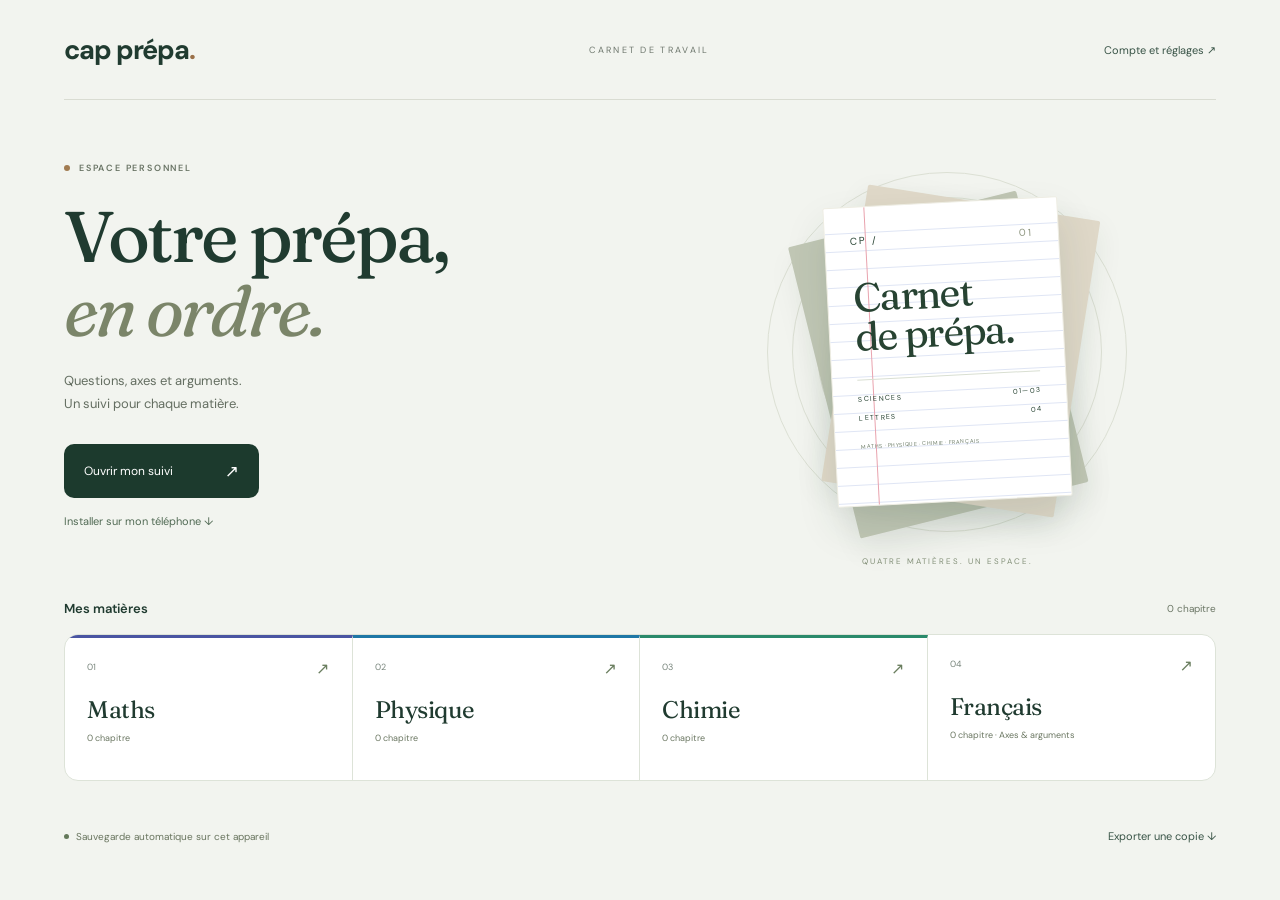
==== commit aaf400d0: "Cap Prépa 1.4 : nouveau design (thème carnet), dossiers, épingles, archives, navigation mobile liste" ====
--- a/cap-prepa/index.html
+++ b/cap-prepa/index.html
@@ -1,18 +1,19 @@
-<!doctype html><html lang="fr"><head><meta charset="utf-8"><meta name="viewport" content="width=device-width, initial-scale=1, viewport-fit=cover"><meta name="theme-color" content="#203f31"><meta name="apple-mobile-web-app-capable" content="yes"><meta name="apple-mobile-web-app-title" content="Cap Prépa"><meta name="apple-mobile-web-app-status-bar-style" content="default"><link rel="manifest" href="manifest.webmanifest"><link rel="apple-touch-icon" href="icons/apple-touch-icon.png"><link rel="icon" type="image/png" href="icons/icon-192.png"><meta name="description" content="Votre carnet d’entraînement CPGE : suivez vos questions de sciences et vos axes de français."><title>Cap Prépa · Mon entraînement</title><link rel="stylesheet" href="style.css"></head><body class="home-mode">
+<!doctype html><html lang="fr"><head><meta charset="utf-8"><meta name="viewport" content="width=device-width, initial-scale=1, viewport-fit=cover"><meta name="theme-color" content="#203f31"><meta name="apple-mobile-web-app-capable" content="yes"><meta name="apple-mobile-web-app-title" content="Cap Prépa"><meta name="apple-mobile-web-app-status-bar-style" content="default"><link rel="manifest" href="manifest.webmanifest"><link rel="apple-touch-icon" href="icons/apple-touch-icon.png"><link rel="icon" type="image/png" href="icons/icon-192.png"><meta name="description" content="Votre carnet d’entraînement CPGE : suivez vos questions de sciences et vos axes de français."><title>Cap Prépa · Mon entraînement</title><link rel="stylesheet" href="style.css"><link rel="stylesheet" href="theme.css"></head><body class="home-mode">
 
 <section id="homePage" class="home-page" aria-label="Accueil">
 <div class="home-wrap">
 <div class="home-header"><a class="home-brand" href="#accueil">cap prépa<span>.</span></a><span class="home-edition">CARNET DE TRAVAIL</span><button id="homeBackup" class="home-link">Compte et réglages ↗</button></div>
-<section class="home-hero"><div class="home-copy"><div class="home-kicker"><span></span> ESPACE PERSONNEL</div><h1>Votre prépa,<br><em>en ordre.</em></h1><p>Questions, axes et arguments.<br>Un suivi pour chaque matière.</p><button id="enterBtn" class="home-enter">Ouvrir mon suivi <span>↗</span></button><button class="install-link" data-install>Installer sur mon téléphone ↓</button></div><div class="home-visual" aria-hidden="true"><div class="visual-line line-one"></div><div class="visual-line line-two"></div><div class="visual-line line-three"></div><div class="visual-sheet sheet-back"></div><div class="visual-sheet sheet-middle"></div><div class="visual-sheet sheet-front"><div class="sheet-heading">CP / <span>01</span></div><div class="sheet-title">Carnet<br>de prépa.</div><div class="sheet-rule"></div><div class="sheet-row"><span>SCIENCES</span><span>01—03</span></div><div class="sheet-row"><span>LETTRES</span><span>04</span></div><div class="sheet-end">MATHS · PHYSIQUE · CHIMIE · FRANÇAIS</div></div><div class="visual-caption">QUATRE MATIÈRES. UN ESPACE.</div></div></section>
+<section class="home-hero"><div class="home-copy"><div class="home-kicker"><span></span> ESPACE PERSONNEL</div><h1>Votre prépa,<br><em>en ordre.</em></h1><p>Questions, axes et arguments.<br>Un suivi pour chaque matière.</p><button id="enterBtn" class="home-enter">Ouvrir mon suivi <span>↗</span></button><button id="homeResume" class="home-resume" hidden></button><button id="homeDue" class="home-due" hidden></button><button class="install-link" data-install>Installer sur mon téléphone ↓</button></div><div class="home-visual" aria-hidden="true"><div class="visual-line line-one"></div><div class="visual-line line-two"></div><div class="visual-line line-three"></div><div class="visual-sheet sheet-back"></div><div class="visual-sheet sheet-middle"></div><div class="visual-sheet sheet-front"><div class="sheet-heading">CP / <span>01</span></div><div class="sheet-title">Carnet<br>de prépa.</div><div class="sheet-rule"></div><div class="sheet-row"><span>SCIENCES</span><span>01—03</span></div><div class="sheet-row"><span>LETTRES</span><span>04</span></div><div class="sheet-end">MATHS · PHYSIQUE · CHIMIE · FRANÇAIS</div></div><div class="visual-caption">QUATRE MATIÈRES. UN ESPACE.</div></div></section>
 <section class="home-subjects" aria-label="Accès par matière"><div class="home-section-title"><h2>Mes matières</h2><span id="homeTotal">0 chapitre</span></div><div id="homeSubjects" class="home-subject-grid"></div></section>
 <div id="appAvailability" class="app-availability" role="status"></div><footer class="home-footer"><span><i></i> Sauvegarde automatique sur cet appareil</span><button id="homeExport" class="home-link">Exporter une copie ↓</button></footer>
 </div></section>
 <aside aria-label="Navigation principale">
 <a class="brand" href="./">cap prépa<span>.</span></a>
-<nav><button class="nav" id="homeNav">Accueil</button><div class="eyebrow">ENTRAÎNEMENT</div>
+<nav><button class="nav" id="homeNav">Accueil</button><div class="eyebrow">Entraînement</div>
 <button class="nav active" id="allNav">Tous les chapitres <b id="allCount">0</b></button>
+<button class="nav" id="dueNav">Révision du jour <b id="dueCount">0</b></button>
 <button class="nav" id="reviewNav">À retravailler <b id="navCount">0</b></button>
-<div class="eyebrow subjects-heading">MATIÈRES</div>
+<div class="eyebrow subjects-heading">Matières</div>
 <button class="nav" data-subject="Maths"><span class="subject-dot maths"></span>Maths <b id="mathsCount">0</b></button>
 <button class="nav" data-subject="Physique"><span class="subject-dot physics"></span>Physique <b id="physicsCount">0</b></button>
 <button class="nav" data-subject="Chimie"><span class="subject-dot chem"></span>Chimie <b id="chemCount">0</b></button>
@@ -21,26 +22,30 @@
 <div class="aside-bottom"><button class="nav" id="dataBtn">Compte et réglages <i class="sync-dot" id="navSync" data-state="off" aria-hidden="true"></i></button><button class="nav" id="helpBtn">Mode d’emploi</button><button class="nav" data-install>Installer l’application</button><span class="local">Sauvegarde locale automatique</span></div>
 </aside>
 <main><header><span id="breadcrumb">Entraînement / Tous les chapitres</span><div class="save-controls"><button class="sync-chip" id="syncChip" type="button" data-state="off">Synchro désactivée</button><span class="save-state" id="saveState" role="status">Enregistré sur cet appareil</span><button class="save-button" id="saveBtn">Enregistrer</button></div></header>
-<section class="intro"><h1 id="viewTitle">Tous les chapitres</h1><button class="primary" id="addBtn">＋ Ajouter un chapitre</button></section>
+<section class="intro"><div class="intro-text"><h1 id="viewTitle">Tous les chapitres</h1><p id="viewSub" class="view-sub"></p></div><button class="primary" id="addBtn">＋ Ajouter un chapitre</button></section>
 <div id="storageWarning" class="warning" hidden></div><section class="stats" id="stats" aria-label="Statistiques globales"></section>
+<section id="causes" class="causes" hidden></section>
+<div id="stale" class="stale-notice" role="status" hidden></div>
 <div id="deleteNotice" class="delete-notice" role="status" hidden><span id="deleteNoticeText"></span><button id="restoreChapter">Annuler la suppression</button><button id="dismissDelete" aria-label="Fermer la notification">×</button></div>
+<section id="duePanel" class="due-panel" aria-label="Révision du jour" hidden></section>
 <section class="workspace"><div class="columns"><section class="chapter-panel" aria-label="Liste des chapitres"><div class="section-heading"><h2>Chapitres <span id="chapterCount"></span></h2></div>
-<div class="toolbar"><input id="search" type="search" placeholder="Rechercher un chapitre" aria-label="Rechercher un chapitre"><select id="sort" aria-label="Trier les chapitres"><option value="name">Nom A → Z</option><option value="review">À retravailler en premier</option><option value="progress">Progression croissante</option></select></div>
+<div class="toolbar"><input id="search" type="search" placeholder="Rechercher un chapitre" aria-label="Rechercher un chapitre"><select id="sort" aria-label="Trier les chapitres"><option value="name">Nom A → Z</option><option value="review">À retravailler en premier</option><option value="progress">Progression croissante</option><option value="stale">Pas touchés depuis longtemps</option></select></div>
 <div id="chapters"></div></section><section id="detail" class="detail" aria-label="Détail du chapitre"></section></div></section>
 <footer><span id="overall"></span><span>Questions + arguments · Tous les chapitres</span></footer></main>
-<nav id="mobileNav" aria-label="Navigation mobile"><button id="mobileHome"><span aria-hidden="true">⌂</span>Accueil</button><button id="mobileStudy"><span aria-hidden="true">▦</span>Suivi</button><button id="mobileReview"><span aria-hidden="true">↻</span>À revoir</button><button id="mobileBackup"><span aria-hidden="true">⚙</span>Réglages</button></nav>
+<nav id="mobileNav" aria-label="Navigation mobile"><button id="mobileHome"><svg viewBox="0 0 24 24" width="24" height="24" fill="none" stroke="currentColor" stroke-width="1.8" stroke-linecap="round" stroke-linejoin="round" aria-hidden="true"><path d="M4 11.5 12 5l8 6.5V19a1 1 0 0 1-1 1h-4v-5h-6v5H5a1 1 0 0 1-1-1z"/></svg>Accueil</button><button id="mobileStudy" class="on"><svg viewBox="0 0 24 24" width="24" height="24" fill="none" stroke="currentColor" stroke-width="1.8" stroke-linecap="round" stroke-linejoin="round" aria-hidden="true"><rect x="4.5" y="4" width="15" height="16" rx="2"/><path d="M8.5 9h7M8.5 13h7M8.5 17h4"/></svg>Suivi</button><button id="mobileReview"><span class="ico"><svg viewBox="0 0 24 24" width="24" height="24" fill="none" stroke="currentColor" stroke-width="1.8" stroke-linecap="round" stroke-linejoin="round" aria-hidden="true"><path d="M5 12a7 7 0 0 1 12-4.9L19 9M19 4v5h-5M19 12a7 7 0 0 1-12 4.9L5 15M5 20v-5h5"/></svg><i class="nav-badge" id="mobileDue" hidden>0</i></span>Révision</button><button id="mobileBackup"><svg viewBox="0 0 24 24" width="24" height="24" fill="none" stroke="currentColor" stroke-width="1.8" stroke-linecap="round" stroke-linejoin="round" aria-hidden="true"><path d="M5 7h9M18 7h1M5 17h1M10 17h9"/><circle cx="16" cy="7" r="2"/><circle cx="8" cy="17" r="2"/></svg>Réglages</button></nav>
 <dialog id="settingsDialog" aria-labelledby="settingsTitle"><div class="dialog-head"><h2 id="settingsTitle">Compte et réglages</h2><button class="close" data-close="settingsDialog" aria-label="Fermer">×</button></div>
 <section class="set-block"><h3>Compte et synchronisation</h3>
 <div id="syncOut"><p class="muted">Connecte-toi pour retrouver ton suivi sur tous tes appareils. C’est le même compte que l’application Flashcards.</p>
 <form id="syncForm"><label>Email<input id="syncEmail" type="email" autocomplete="username" autocapitalize="off" required></label><label>Mot de passe<input id="syncPass" type="password" autocomplete="current-password" minlength="6" required></label><p id="syncError" class="error" role="alert"></p><div class="backup-actions"><button class="primary" id="syncLogin" type="submit">Se connecter</button><button class="secondary" id="syncSignup" type="button">Créer le compte</button></div></form></div>
-<div id="syncIn" hidden><p class="set-line">Connecté : <b id="syncUser"></b></p><p class="muted" id="syncInfo"></p><div class="backup-actions"><button class="primary" id="syncNow">Synchroniser maintenant</button><button class="secondary" id="syncLogout">Se déconnecter</button></div></div></section>
+<div id="syncIn" hidden><p class="set-line">Connecté : <b id="syncUser"></b></p><p class="muted" id="syncInfo"></p><div id="sqlHelp" class="sql-help" hidden><h4>Dernière étape, une seule fois</h4><p class="muted">Il faut créer l’espace où ton suivi est rangé sur Supabase. Ça prend 30 secondes, sans rien comprendre au code :</p><ol><li><button id="sqlCopy" class="secondary" type="button">Copier le code</button></li><li><a id="sqlOpen" href="https://supabase.com/dashboard/project/ufyrhnqdkvirrdnpzhlu/sql/new" target="_blank" rel="noopener">Ouvrir Supabase</a> (connecte-toi si besoin). Une page « SQL Editor » avec une zone vide s’ouvre.</li><li>Appuie dans la zone vide, <b>colle</b> (Cmd+V ou appui long › Coller), puis clique <b>Run</b>. Tu dois lire « Success ».</li><li>Reviens ici et touche <b>Synchroniser maintenant</b>.</li></ol></div><div class="backup-actions"><button class="primary" id="syncNow">Synchroniser maintenant</button><button class="secondary" id="syncLogout">Se déconnecter</button></div></div></section>
 <section class="set-block"><h3>Mises à jour</h3><p class="muted" id="updInfo"></p><div class="backup-actions"><button class="primary" id="updCheck" type="button">Rechercher une mise à jour</button><button class="secondary" id="updForce" type="button">Forcer l’actualisation</button></div></section>
 <section class="set-block"><h3>Données</h3><div class="backup-actions"><button class="secondary" id="setExport" type="button">Exporter une sauvegarde (.json)</button><button class="secondary" id="setImport" type="button">Importer une sauvegarde</button></div></section>
 <section class="set-block"><h3>Aide</h3><div class="backup-actions"><button class="secondary" id="setHelp" type="button">Mode d’emploi</button></div></section>
 <p class="muted" id="verInfo"></p></dialog>
+<dialog id="noteDialog" aria-labelledby="noteTitle"><form id="noteForm"><div class="dialog-head"><h2 id="noteTitle">Note</h2><button type="button" class="close" data-close="noteDialog" aria-label="Fermer">×</button></div><label>Cause de l’erreur<select id="noteReason"></select></label><label>Note<textarea id="noteText" maxlength="240" rows="3" placeholder="Ex. erreur de signe, oublié la condition d’existence…"></textarea></label><div class="dialog-actions"><button type="button" class="secondary" id="noteCancel">Annuler</button><button class="primary" type="submit">Enregistrer</button></div></form></dialog>
 <dialog id="installDialog" aria-labelledby="installTitle"><div class="dialog-head"><h2 id="installTitle">Cap Prépa sur ton téléphone</h2><button class="close" data-close="installDialog" aria-label="Fermer">×</button></div><img class="install-icon" src="icons/icon-192.png" alt="Icône Cap Prépa" width="64" height="64"><p>Une icône sur ton écran d’accueil. Ton suivi enregistré sur ton téléphone.</p><button id="installNow" class="primary" hidden>Installer Cap Prépa</button><div id="installInstructions"><h3>Sur iPhone · Safari</h3><ol><li>Ouvre ce lien dans Safari.</li><li>Touche <b>Partager</b>, puis <b>Sur l’écran d’accueil</b>.</li><li>Active <b>Ouvrir comme app web</b> si proposé, puis <b>Ajouter</b>.</li></ol><h3>Sur Android · Chrome</h3><p>Menu <b>⋮</b> → <b>Ajouter à l’écran d’accueil</b> → <b>Installer</b>.</p></div><p class="muted">Pour récupérer ton suivi depuis l’ordinateur : exporte une sauvegarde JSON, puis importe-la sur le téléphone.</p><p id="offlineMessage" class="muted">Le premier chargement nécessite une connexion.</p></dialog>
 <dialog id="deleteDialog" aria-labelledby="deleteTitle" aria-describedby="deleteDescription"><div class="dialog-head"><h2 id="deleteTitle">Supprimer ce chapitre ?</h2><button class="close" data-close="deleteDialog" aria-label="Fermer">×</button></div><p id="deleteDescription"></p><div class="dialog-actions"><button class="secondary" id="cancelDelete" autofocus>Annuler</button><button class="danger" id="confirmDelete">Supprimer le chapitre</button></div></dialog>
 <dialog id="dataDialog"><div class="dialog-head"><h2>Sauvegardes</h2><button class="close" data-close="dataDialog" aria-label="Fermer">×</button></div><p>Le suivi est enregistré dans ce navigateur, sur cet appareil.</p><div class="backup-actions"><button class="primary" id="exportBtn">Exporter le suivi (.json)</button><button class="secondary" id="importBtn">Importer une sauvegarde</button></div><p class="muted">L’import remplace le suivi actuel après confirmation.</p></dialog>
-<dialog id="chapterDialog"><form id="chapterForm"><div class="dialog-head"><h2 id="formTitle">Nouveau chapitre</h2><button type="button" class="close" data-close="chapterDialog" aria-label="Fermer">×</button></div><label><span id="nameLabel">Nom du chapitre</span><input id="name" required maxlength="100" placeholder="Ex. Chimie organique ORG1 à ORG6"></label><div class="form-row"><label>Matière<select id="subject"><option>Maths</option><option>Physique</option><option>Chimie</option><option>Français</option><option>Autre</option></select></label><label><span id="totalLabel">Nombre de questions</span><input id="total" type="number" min="1" max="2000" required value="62"></label></div><p class="muted" id="formHint">Toutes les nouvelles questions commencent au statut « non tentée ».</p><p id="formError" class="error" role="alert"></p><button class="primary" type="submit">Enregistrer le chapitre</button></form></dialog>
-<dialog id="helpDialog"><div class="dialog-head"><h2>Mode d’emploi</h2><button class="close" data-close="helpDialog" aria-label="Fermer">×</button></div><ol><li>Sciences : ajoute un chapitre et son nombre de questions. Français : choisis un nombre d’axes, avec 4 arguments par axe.</li><li>Saisis les questions tentées, par exemple <b>2, 5, 8-12</b>, puis choisis leur résultat.</li><li>Après une nouvelle tentative, saisis les mêmes numéros et actualise leur statut. Un clic sur une case fait défiler : non tentée → à retravailler → réussie → non tentée.</li></ol><p>En français, sélectionne l’axe dans la saisie rapide puis les arguments de 1 à 4. Tu peux aussi cliquer sur chaque argument : non travaillé → à retravailler → maîtrisé.</p><p>Les questions non signalées restent <b>non tentées</b>. La progression mesure les questions réussies sur le total.</p><p>Ton suivi est enregistré sur cet appareil. Dans Compte et réglages, connecte-toi pour le retrouver sur tous tes appareils (même compte que Flashcards). Tu peux aussi exporter une sauvegarde JSON. Aucun PDF n’est envoyé.</p><button id="examplesBtn" class="secondary">Ajouter les deux chapitres d’exemple</button></dialog>
-<input hidden id="importFile" type="file" accept="application/json,.json"><div id="toast" role="status"></div><script src="config.js"></script><script src="core.js"></script><script src="app.js"></script><script src="install.js"></script><script src="sync.js"></script><script src="settings.js"></script></body></html>
+<dialog id="chapterDialog"><form id="chapterForm"><div class="dialog-head"><h2 id="formTitle">Nouveau chapitre</h2><button type="button" class="close" data-close="chapterDialog" aria-label="Fermer">×</button></div><label><span id="nameLabel">Nom du chapitre</span><input id="name" required maxlength="100" placeholder="Ex. Chimie organique ORG1 à ORG6"></label><label><span>Dossier <span class="opt">facultatif</span></span><input id="group" list="groupList" maxlength="40" placeholder="Ex. Thermodynamique, DS, Oraux" autocomplete="off"><datalist id="groupList"></datalist></label><div class="form-row"><label>Matière<select id="subject"><option>Maths</option><option>Physique</option><option>Chimie</option><option>Français</option><option>Autre</option></select></label><label><span id="totalLabel">Nombre de questions</span><input id="total" type="number" min="1" max="2000" required value="62"></label></div><p class="muted" id="formHint">Toutes les nouvelles questions commencent au statut « non tentée ».</p><p id="formError" class="error" role="alert"></p><button class="primary" type="submit">Enregistrer le chapitre</button></form></dialog>
+<dialog id="helpDialog"><div class="dialog-head"><h2>Mode d’emploi</h2><button class="close" data-close="helpDialog" aria-label="Fermer">×</button></div><ol><li>Sciences : ajoute un chapitre et son nombre de questions. Français : choisis un nombre d’axes, avec 4 arguments par axe.</li><li>Saisis les questions tentées, par exemple <b>2, 5, 8-12</b>, puis choisis leur résultat.</li><li>Après une nouvelle tentative, saisis les mêmes numéros et actualise leur statut. Un clic sur une case fait défiler : non tentée → à retravailler → réussie → non tentée.</li></ol><p>En français, sélectionne l’axe dans la saisie rapide puis les arguments de 1 à 4. Tu peux aussi cliquer sur chaque argument : non travaillé → à retravailler → maîtrisé.</p><p><b>Révision du jour</b> : une question « à retravailler » revient automatiquement 3 jours plus tard ; une fois réussie, elle revient à 7 jours puis à 21 jours pour être confirmée. Précise la cause de l’erreur et une note dans la saisie rapide : l’accueil et le suivi montrent alors pourquoi tu rates, et les chapitres sans séance depuis 14 jours sont signalés.</p><p>Les questions non signalées restent <b>non tentées</b>. La progression mesure les questions réussies sur le total.</p><p>Ton suivi est enregistré sur cet appareil. Dans Compte et réglages, connecte-toi pour le retrouver sur tous tes appareils (même compte que Flashcards). Tu peux aussi exporter une sauvegarde JSON. Aucun PDF n’est envoyé.</p><button id="examplesBtn" class="secondary">Ajouter les deux chapitres d’exemple</button></dialog>
+<input hidden id="importFile" type="file" accept="application/json,.json"><div id="toast" role="status"></div><script src="config.js"></script><script src="core.js"></script><script src="app.js"></script><script src="install.js"></script><script src="sync.js"></script><script src="settings.js"></script><script src="train.js"></script></body></html>
--- a/cap-prepa/style.css
+++ b/cap-prepa/style.css
@@ -112,3 +112,53 @@
 .backup-actions button:disabled{opacity:.6;cursor:default}
 @media(max-width:760px){.sync-chip{font-size:10px;padding:6px 4px}.save-controls{gap:4px}.save-state{display:none}}
 @media(prefers-reduced-motion:reduce){.sync-dot,.sync-chip::before{animation:none!important}}
+
+/* ===== Révision du jour, notes, chapitres négligés ===== */
+.home-due{display:block;background:none;color:#8a5a2c;font-size:12px;padding:6px 0 0;text-align:left;font-weight:600}
+.home-due:hover{text-decoration:underline}
+#dueNav b{background:#e8ece6;border-radius:10px;padding:2px 7px;min-width:22px}
+#dueNav.active b{background:#ffffff30}
+.due-panel{display:flex;flex-direction:column;gap:16px;margin-bottom:10px}
+.due-group{background:#fff;border:1px solid var(--border);border-radius:8px;padding:16px 18px}
+.due-group>header{display:flex;align-items:center;gap:10px;margin-bottom:6px;height:auto;border:0;font-size:inherit;color:inherit;justify-content:flex-start}
+.due-group h3{font-size:14px;margin:0}
+.due-group header .muted{margin-left:auto}
+.due-row{padding:13px 0;border-top:1px solid var(--border)}
+.due-row:first-of-type{border-top:0}
+.due-main{display:flex;flex-wrap:wrap;align-items:center;gap:8px;font-size:13px}
+.tag{font-size:10px;padding:3px 7px;border-radius:3px;font-weight:600}
+.tag.redo-tag{background:#f6e6dc;color:var(--bad)}
+.tag.confirm{background:#e2eee5;color:var(--good)}
+.late{font-size:11px;color:var(--bad)}
+.reason{font-size:10px;padding:2px 7px;border-radius:10px;background:#eef0ec;color:#4b574e;margin-left:4px}
+.due-note{margin:6px 0 0;font-size:12px;color:var(--muted);line-height:1.5}
+.due-actions{display:flex;flex-wrap:wrap;gap:8px;margin-top:11px}
+.due-actions button{padding:9px 14px;border-radius:6px;font-size:12px;font-weight:600;min-height:38px}
+.due-actions .ok{background:var(--good);color:#fff}
+.due-actions .ko{background:var(--bad);color:#fff}
+.due-actions .ghost{background:#fff;border:1px solid var(--border);color:#4b574e;font-weight:500}
+.err-list{margin-top:26px;border-top:1px solid var(--border);padding-top:18px}
+.err-list h3{font-size:13px;margin:0 0 6px}
+.err-row{display:flex;justify-content:space-between;gap:12px;padding:10px 0;border-top:1px solid #eef0ec;font-size:12px}
+.err-row:first-of-type{border-top:0}
+.err-row p{margin:4px 0 0;color:var(--muted);line-height:1.5}
+.q.has-note::after{content:"";position:absolute;top:4px;right:4px;width:5px;height:5px;border-radius:50%;background:#e8c46a}
+.last-seen{margin-top:9px;font-size:10px;color:var(--muted)}
+.last-seen.is-stale{color:var(--bad);font-weight:600}
+.stale-notice{display:flex;align-items:center;gap:14px;padding:12px 16px;margin:0 0 18px;border:1px solid #e3cfa4;border-radius:6px;background:#fbf3dd;color:#6a4d12;font-size:12px;line-height:1.5}
+.stale-notice>span{flex:1}
+.stale-notice button{background:none;color:#6a4d12;text-decoration:underline;font-size:12px;white-space:nowrap}
+.causes{background:#fff;border:1px solid var(--border);border-radius:8px;padding:11px 16px;margin:0 0 16px;display:flex;align-items:center;gap:16px;flex-wrap:wrap}
+.causes h3{font-size:12px;margin:0}
+.cause-list{display:flex;flex-wrap:wrap;gap:8px}
+.cause{position:relative;display:inline-flex;gap:6px;align-items:center;padding:7px 11px 9px;border-radius:5px;background:#f3f5f1;font-size:12px;overflow:hidden}
+.cause i{position:absolute;left:0;bottom:0;height:3px;background:var(--bad)}
+textarea{border:1px solid #cdd5cd;border-radius:5px;padding:10px 11px;font:inherit;resize:vertical;min-height:70px}
+.quick #reason{flex:0 0 auto;width:auto}
+.quick #qnote{flex-basis:100%}
+.sql-help{margin:14px 0 4px;padding:14px 16px;border:1px solid #e3cfa4;border-radius:8px;background:#fbf3dd}
+.sql-help h4{margin:0 0 6px;font-size:13px;color:#6a4d12}
+.sql-help ol{padding-left:20px;margin:10px 0 0}
+.sql-help li{margin-bottom:10px;font-size:12px;line-height:1.6}
+.sql-help a{color:var(--green);font-weight:600}
+@media(max-width:760px){aside #dueNav{display:none}.due-group{padding:14px}.due-actions button{flex:1 1 40%}.stale-notice{flex-wrap:wrap}}
--- a/cap-prepa/theme.css
+++ b/cap-prepa/theme.css
@@ -0,0 +1,274 @@
+/* ===== Cap Prépa · thème « carnet » =====
+   Papier gris-vert, encre forêt, carreaux Seyès pour les cases, marge rose pour le chapitre ouvert.
+   Chargé après style.css : il redéfinit l'interface de suivi et affine l'accueil. */
+@font-face{font-family:Fraunces;font-style:normal;font-weight:100 900;font-display:swap;src:url(fonts/fraunces-latin-wght-normal.woff2) format("woff2")}
+@font-face{font-family:Fraunces;font-style:italic;font-weight:100 900;font-display:swap;src:url(fonts/fraunces-latin-wght-italic.woff2) format("woff2")}
+@font-face{font-family:"DM Sans";font-style:normal;font-weight:100 1000;font-display:swap;src:url(fonts/dm-sans-latin-wght-normal.woff2) format("woff2")}
+:root{
+ --paper:#f2f4ef;--surface:#fff;--surface2:#f8f9f5;--ink:#18291f;--ink2:#47564d;--muted:#78857c;
+ --line:#dde3d8;--line2:#e9ede4;--green:#1c3a2d;--good:#1f7a4d;--bad:#c2392f;--bg:#f2f4ef;--border:#dde3d8;
+ --grid:#d5dbee;--margin:#e9a3ae;--bronze:#9a7048;
+ --maths:#4a55a2;--physics:#1f77a6;--chem:#2a8a6b;--french:#8d4a7b;--other:#6c7580;
+ --serif:Fraunces,Georgia,"Times New Roman",serif;--sans:"DM Sans",-apple-system,BlinkMacSystemFont,"Segoe UI",system-ui,sans-serif;
+}
+body{background:var(--paper);font-family:var(--sans);font-size:14px;color:var(--ink);-webkit-font-smoothing:antialiased}
+h1,h2,h3{font-family:var(--sans)}
+button:hover{filter:none}
+button:focus-visible,a:focus-visible,input:focus-visible,select:focus-visible,textarea:focus-visible{outline:2px solid #2d6cdf;outline-offset:2px}
+input,select,textarea{font-family:var(--sans);border-radius:10px;border:1px solid #cfd7cb;background:#fff;min-height:42px}
+textarea{min-height:80px}
+input:focus,select:focus,textarea:focus{outline:2px solid #2d6cdf;outline-offset:1px}
+
+/* ---------- barre latérale ---------- */
+aside{width:248px;padding:30px 14px 22px;background:#fbfbf8;border-right:1px solid var(--line)}
+.brand{font-size:25px;margin:0 12px 34px;letter-spacing:-1.2px;color:var(--green)}
+.brand span{color:var(--bronze)}
+.eyebrow{font-size:12px;letter-spacing:0;text-transform:none;font-weight:600;color:var(--muted);margin:0 12px 8px}
+.subjects-heading{margin-top:26px}
+.nav{border-radius:10px;min-height:40px;padding:0 12px;font-size:13.5px;font-weight:500;color:var(--ink2);margin-bottom:2px;transition:background .15s,color .15s}
+.nav:hover{background:#eef1ea}
+.nav b{font-weight:600;font-size:11.5px;color:var(--muted);min-width:22px}
+.nav.active{background:var(--green);color:#fff}
+.nav.active b{color:#ffffffcc}
+.nav.active:hover{background:var(--green)}
+#dueNav b{background:var(--bronze);color:#fff;border-radius:10px;padding:2px 8px;min-width:22px}
+#dueNav b:empty,#dueNav.zero b{display:none}
+#dueNav.active b{background:#ffffff33}
+.subject-dot{width:9px;height:9px;border-radius:3px}
+.subject-dot.maths{background:var(--maths)}.subject-dot.physics{background:var(--physics)}.subject-dot.chem{background:var(--chem)}.subject-dot.french{background:var(--french)}
+.nav.active .subject-dot{background:#fff}
+.tree{margin:2px 0 8px 22px;padding-left:10px;border-left:1px solid var(--line);display:flex;flex-direction:column;gap:1px}
+.tree-item{display:flex;justify-content:space-between;align-items:center;gap:8px;background:none;color:var(--ink2);text-align:left;font-size:12.5px;padding:7px 10px;border-radius:8px}
+.tree-item b{font-size:11px;color:var(--muted);font-weight:600}
+.tree-item:hover{background:#eef1ea}
+.tree-item.active{background:#e3ece5;color:var(--green);font-weight:650}
+.aside-bottom{border-top:1px solid var(--line)}
+.local{color:var(--muted);font-size:11px}
+
+/* ---------- en-tête et titre ---------- */
+main{margin-left:248px;padding:0 44px;max-width:1560px}
+header{height:60px;font-size:12px;color:var(--muted);border-bottom:0}
+.intro{padding:14px 0 24px;align-items:flex-end}
+h1{font-family:var(--serif);font-weight:500;font-size:42px;letter-spacing:-1.4px;line-height:1.08;color:var(--ink)}
+.view-sub{margin:8px 0 0;font-size:13.5px;color:var(--muted);line-height:1.4}
+.primary{background:var(--green);border-radius:10px;min-height:42px;padding:0 18px;font-size:13px;font-weight:600;transition:background .15s,transform .1s}
+.primary:hover{background:#26503d}
+.secondary{border-radius:10px;min-height:42px;background:#eef2ec;border:1px solid var(--line);color:var(--green);font-weight:550}
+.secondary:hover{background:#e6ece3}
+.save-button{border-radius:8px;border-color:var(--line);background:#fff;font-weight:550}
+.save-state{color:var(--muted)}
+.sync-chip:hover{background:#e9eee6}
+
+/* ---------- statistiques ---------- */
+.stats{background:#fff;border:1px solid var(--line);border-radius:16px;overflow:hidden;margin-bottom:22px;box-shadow:0 1px 0 #ffffff80}
+.stat{border-right:1px solid var(--line2);padding:16px 22px 15px}
+.stat-label{font-size:12.5px;color:var(--muted);font-weight:500;letter-spacing:0;text-transform:none}
+.stat-value{font-family:var(--serif);font-weight:500;font-size:32px;letter-spacing:-1px;margin-top:3px;line-height:1.15}
+.stat-note{font-size:11.5px;color:var(--muted)}
+.stat-good .stat-value{color:var(--good)}.stat-bad .stat-value{color:var(--bad)}
+.stats.overview .stat-main{background:var(--surface2)}
+.stat-subject .stat-value{font-size:26px}
+.stat .bar.mini{height:5px;margin:9px 0 6px}
+button.stat:hover{background:var(--surface2)}
+[data-stat-subject=Maths]{--sc:var(--maths)}[data-stat-subject=Physique]{--sc:var(--physics)}[data-stat-subject=Chimie]{--sc:var(--chem)}[data-stat-subject=Français]{--sc:var(--french)}
+.bar{background:#e4e9e0;border-radius:4px}
+.bar i{background:var(--sc,var(--good))}
+.bar i.bad{background:var(--bad)}
+
+/* ---------- liste des chapitres ---------- */
+.columns{grid-template-columns:minmax(300px,.62fr) minmax(0,1.6fr);gap:26px}
+.section-heading h2{font-family:var(--serif);font-size:19px;font-weight:550}
+.toolbar{grid-template-columns:1fr;gap:8px}
+#search{font-size:13px;padding-left:14px}
+#sort{font-size:12px;min-height:38px;color:var(--ink2)}
+.chapter-group{margin-bottom:18px}
+.group-label{font-size:12px;font-weight:650;color:var(--muted);display:flex;align-items:center;gap:8px;margin:0 2px 9px}
+.group-label span{margin-left:auto;font-weight:500}
+.sdot{width:9px;height:9px;border-radius:3px;display:inline-block;background:var(--other)}
+.sdot.maths{background:var(--maths)}.sdot.physics{background:var(--physics)}.sdot.chem{background:var(--chem)}.sdot.french{background:var(--french)}
+.pin{font-style:normal;color:var(--bronze);margin-right:5px}
+.chapter{position:relative;border-radius:14px;border:1px solid var(--line);padding:14px 16px 13px;margin-bottom:8px;background:#fff;transition:border-color .15s,box-shadow .15s}
+.chapter::before{content:"";position:absolute;left:-1px;top:14px;bottom:14px;width:3px;border-radius:0 3px 3px 0;background:var(--sc,var(--line))}
+.chapter:hover{border-color:#c3cdbf}
+.chapter.selected{background:#fff;border-color:var(--green);box-shadow:0 0 0 1px var(--green),0 6px 18px #1c3a2d14}
+.chapter[data-s=maths]{--sc:var(--maths)}.chapter[data-s=physics]{--sc:var(--physics)}.chapter[data-s=chem]{--sc:var(--chem)}.chapter[data-s=french]{--sc:var(--french)}.chapter[data-s=other]{--sc:var(--other)}
+.card-title h3{font-size:14px;font-weight:650;line-height:1.4}
+.card-title>span{color:#aab5ab;font-size:20px}
+.progress-label{color:var(--muted);font-size:11.5px;margin:10px 0 7px}
+.progress-label b{font-weight:650}
+.bar{height:6px}
+.card-foot{font-size:11.5px;margin-top:9px}
+.last-seen{font-size:11px;color:var(--muted);margin-top:8px}
+.arch-tag{font-size:10px;font-weight:600;background:#eceee9;color:var(--muted);border-radius:5px;padding:2px 6px;margin-left:4px}
+.redo{font-size:11.5px}
+.folder{margin:0 0 10px}
+.folder-head{display:flex;align-items:center;gap:8px;width:100%;background:none;text-align:left;padding:9px 6px;border-radius:9px;color:var(--ink);font-size:13px;margin-bottom:4px}
+.folder-head:hover{background:#e9eee6}
+.folder-head svg{color:var(--muted);transition:transform .15s;flex:none}
+.folder.open>.folder-head svg{transform:rotate(90deg)}
+.folder-head b{font-weight:650}
+.folder-meta{margin-left:auto;font-size:11.5px;color:var(--muted)}
+.folder-body{margin-left:9px;padding-left:12px;border-left:1px solid var(--line)}
+.folder-body[hidden]{display:none}
+.archive-toggle{width:100%;background:none;color:var(--muted);font-size:12px;padding:12px 0;text-decoration:underline;text-underline-offset:3px}
+.empty{padding:34px 8px}
+
+/* ---------- chapitre ouvert : page de cahier à marge rose ---------- */
+.detail{position:relative;border-radius:18px;border:1px solid var(--line);padding:26px 30px 30px 52px;background:#fff;box-shadow:0 10px 30px #1c3a2d0d}
+.detail::before{content:"";position:absolute;left:30px;top:0;bottom:0;width:1px;background:var(--margin)}
+.detail-top{align-items:center}
+.detail-id{display:flex;align-items:center;gap:10px;min-width:0}
+.badge{font-size:11.5px;font-weight:650;border-radius:20px;padding:4px 11px;background:#eceee9;color:var(--ink2)}
+.badge.maths{background:#e9eaf6;color:var(--maths)}.badge.physics{background:#e2eff6;color:var(--physics)}.badge.chem{background:#e1f1ea;color:var(--chem)}.badge.french{background:#f3e7ef;color:var(--french)}
+.crumb{font-size:12.5px;color:var(--muted);white-space:nowrap;overflow:hidden;text-overflow:ellipsis}
+.crumb::before{content:"›";margin-right:8px;color:#b3bdb4}
+.detail-actions{gap:2px;flex-wrap:wrap;justify-content:flex-end}
+.icon-btn{font-size:12.5px;color:var(--ink2);border-radius:8px;padding:8px 10px;min-height:36px;background:none}
+.icon-btn:hover{background:#eef1ea}
+#pinBtn[aria-pressed=true]{color:var(--bronze);font-weight:650}
+#deleteBtn{border:0;background:none;color:#9b3b2e}
+#deleteBtn:hover{background:#fbeceb}
+.detail h2{font-family:var(--serif);font-weight:500;font-size:30px;letter-spacing:-.8px;line-height:1.2;margin:18px 0 8px}
+.chapter-summary{font-size:13px;color:var(--muted)}
+.quick{background:var(--surface2);border:1px dashed #cbd5c8;border-radius:14px;padding:14px 16px;margin:22px 0 26px}
+.quick h3{font-size:12.5px;font-weight:650;letter-spacing:0;text-transform:none;color:var(--ink2);margin:0 0 2px}
+.quick .primary{min-height:42px}
+.grid-head{font-size:15px;margin-bottom:12px}
+.grid-head strong{font-family:var(--serif);font-weight:550;font-size:18px}
+.question-filters{display:inline-flex;flex-wrap:wrap;background:#eef1ea;border-radius:11px;padding:3px;gap:2px;margin-bottom:16px;max-width:100%}
+.filter{border:0;background:transparent;border-radius:8px;padding:8px 12px;font-size:12px;color:var(--ink2);min-height:34px}
+.filter b{color:var(--muted)}
+.filter.active,.filter.good.active,.filter.bad.active{background:#fff;color:var(--ink);box-shadow:0 1px 3px #0000001a;border:0}
+.filter.good.active b{color:var(--good)}.filter.bad.active b{color:var(--bad)}
+
+/* grille de questions = feuille à carreaux */
+.questions{display:grid;grid-template-columns:repeat(auto-fill,minmax(48px,1fr));gap:0;max-height:none;overflow:visible;padding:0;border-top:1px solid var(--grid);border-left:1px solid var(--grid);border-radius:4px;background:#fcfcff}
+.q{height:48px;border:0;border-radius:0;background:transparent;color:var(--ink2);font-size:13px;font-weight:600;box-shadow:inset -1px -1px 0 var(--grid);transition:background .12s}
+.q:hover{background:#eef1fb;box-shadow:inset -1px -1px 0 var(--grid);filter:none}
+.q.good{background:var(--good);color:#fff;box-shadow:inset -1px -1px 0 #ffffff55}
+.q.bad{background:var(--bad);color:#fff;box-shadow:inset -1px -1px 0 #ffffff55}
+.q.good:hover{background:#27895a}.q.bad:hover{background:#cf4a3f}
+.q-mark{right:5px;bottom:3px;font-size:10px;opacity:.9}
+.q.has-note::after{background:#ffd666;top:5px;right:5px}
+.axes-grid{display:flex;flex-direction:column;gap:14px;border:0;background:none;border-radius:0}
+.axis-block{border:1px solid var(--grid);border-radius:12px;padding:14px;background:#fcfcff}
+.axis-heading h3{font-family:var(--serif);font-style:italic;font-weight:500;font-size:16px}
+.axis-arguments{gap:0;border-top:1px solid var(--grid);border-left:1px solid var(--grid)}
+.axis-arguments .q{height:68px;font-size:18px;font-family:var(--serif);font-weight:500}
+.arg-label{font-family:var(--sans);font-size:9.5px;letter-spacing:0;text-transform:none;opacity:.8}
+.arg-placeholder{border-radius:0;border:0;height:68px;background:#f4f5fb;box-shadow:inset -1px -1px 0 var(--grid)}
+.err-list{border-top:1px solid var(--line2);margin-top:30px}
+.err-list h3{font-family:var(--serif);font-weight:550;font-size:16px}
+.err-row{border-top:1px solid var(--line2)}
+
+/* ---------- révision, alertes ---------- */
+.due-group,.causes{border-radius:16px;border-color:var(--line)}
+.due-group h3{font-family:var(--serif);font-size:17px;font-weight:550}
+.due-row{border-top-color:var(--line2)}
+.due-actions button{border-radius:10px}
+.due-actions .ok{background:var(--good)}.due-actions .ko{background:var(--bad)}
+.tag.redo-tag{background:#fbeceb;color:var(--bad)}
+.stale-notice{border-radius:12px}
+.causes h3{font-family:var(--sans)}
+.cause i{background:var(--bad)}
+.empty-state h3{font-family:var(--serif);font-weight:500;font-size:24px;letter-spacing:-.5px}
+.delete-notice{border-radius:12px}
+footer{border-top:1px solid var(--line);color:var(--muted)}
+
+/* ---------- fenêtres ---------- */
+dialog{border:0;border-radius:20px;padding:28px;box-shadow:0 30px 90px #12261c40;background:#fff}
+dialog::backdrop{background:#16271f66;backdrop-filter:blur(3px)}
+.dialog-head h2{font-family:var(--serif);font-weight:500;font-size:24px;letter-spacing:-.5px}
+label{font-weight:600;font-size:12.5px;color:var(--ink2)}
+label .opt{font-weight:400;color:var(--muted);margin-left:6px}
+.close{border-radius:50%;width:36px;height:36px;min-width:0;display:grid;place-items:center;font-size:22px;color:var(--muted)}
+.close:hover{background:#eef1ea}
+.set-block h3{font-family:var(--serif);font-weight:550;font-size:16px}
+#toast{background:var(--green);border-radius:12px;font-size:13px;padding:13px 20px}
+
+/* ---------- accueil ---------- */
+.home-page{background:var(--paper)}
+.home-copy h1,.home-subject-name,.sheet-title{font-family:var(--serif)}
+.home-copy h1{font-weight:450;letter-spacing:-3px}
+.sheet-front{background-color:#fff;background-image:repeating-linear-gradient(to bottom,transparent 0 17px,#dfe5f4 17px 18px);background-position:0 8px;overflow:hidden}
+.sheet-front::before{content:"";position:absolute;left:40px;top:0;bottom:0;width:1px;background:var(--margin)}
+.sheet-front>*{position:relative}
+.home-enter{border-radius:10px;background:var(--green)}
+.home-resume{display:flex;align-items:baseline;gap:9px;margin-top:12px;background:#fff;border:1px solid var(--line);border-radius:10px;padding:11px 14px;font-size:12.5px;color:var(--ink);max-width:420px;text-align:left}
+.home-resume span{color:var(--muted);flex:none}
+.home-resume b{font-weight:650;overflow:hidden;text-overflow:ellipsis;white-space:nowrap;flex:1;min-width:0}
+.home-resume em{font-style:normal;color:var(--good);font-weight:650;flex:none}
+.home-resume:hover{border-color:#bcc8b8}
+.home-subject-grid{border-radius:14px;border-color:var(--line);background:#fff}
+.home-subject{border-right-color:var(--line);border-top:3px solid var(--sc,var(--other))}
+.home-subject[data-s=maths]{--sc:var(--maths)}.home-subject[data-s=physics]{--sc:var(--physics)}.home-subject[data-s=chem]{--sc:var(--chem)}.home-subject[data-s=french]{--sc:var(--french)}
+.home-subject:hover{background:var(--surface2)}
+.home-subject-number{color:var(--muted)}
+.home-subject-bar{display:flex;align-items:center;gap:9px;width:100%;margin-top:14px}
+.home-subject-bar .bar{flex:1}
+.home-subject-bar em{font-style:normal;font-size:11px;font-weight:650;color:var(--ink2);font-variant-numeric:tabular-nums}
+.home-due{color:var(--bronze)}
+
+/* ---------- tablette ---------- */
+@media(max-width:1050px){aside{width:208px}main{margin-left:208px;padding:0 26px}.columns{grid-template-columns:260px minmax(0,1fr);gap:18px}h1{font-size:34px}.detail{padding:22px 22px 24px 44px}.detail::before{left:24px}}
+
+/* ---------- mobile : liste → chapitre, barre du bas ---------- */
+.nav-badge{position:absolute;top:-5px;right:-9px;min-width:17px;height:17px;border-radius:9px;background:var(--bronze);color:#fff;font-size:10px;font-style:normal;font-weight:700;display:grid;place-items:center;padding:0 4px}
+.ico{position:relative;display:inline-flex}
+@media(max-width:760px){
+ body{background:var(--paper)}
+ aside{position:sticky;top:0;z-index:12;background:#fbfbf8ee;backdrop-filter:blur(10px);padding:calc(14px + env(safe-area-inset-top)) 18px 10px;border-bottom:1px solid var(--line);border-right:0;width:auto}
+ .brand{margin:0 0 10px;font-size:22px}
+ aside nav{gap:6px}
+ .nav{min-height:36px;padding:0 13px;border-radius:20px;background:#fff;border:1px solid var(--line);font-size:12.5px}
+ .nav.active{background:var(--green);border-color:var(--green)}
+ .nav b{margin-left:4px}
+ .subject-dot{display:inline-block}
+ .tree{display:none}
+ aside .aside-bottom{display:none}
+ body.m-detail aside{display:none}
+ main{margin-left:0;max-width:none;padding:0 18px calc(96px + env(safe-area-inset-bottom))}
+ header{height:44px;justify-content:flex-end}
+ #breadcrumb{display:none}
+ .intro{padding:8px 0 16px;align-items:flex-end;flex-wrap:nowrap}
+ h1{font-size:30px;letter-spacing:-1px}
+ .view-sub{font-size:12.5px}
+ .primary{padding:0 14px}
+ #addBtn{font-size:0;width:44px;min-width:44px;padding:0;border-radius:50%;flex:none;position:relative}
+ #addBtn::before{content:"+";font-size:26px;line-height:1;font-weight:400;position:absolute;inset:0;display:grid;place-items:center;padding-bottom:3px}
+ .stats{margin-bottom:18px;border-radius:14px}
+ .stat{padding:12px 15px}
+ .stat-value{font-size:26px}
+ .stat-subject .stat-value{font-size:22px}
+ .columns{display:block}
+ .chapter-panel{position:static;max-height:none}
+ #chapters{max-height:none;overflow:visible}
+ .chapter{padding:15px 16px}
+ body:not(.m-detail) .detail{display:none}
+ body.m-detail .chapter-panel,body.m-detail .intro,body.m-detail .stats,body.m-detail #causes,body.m-detail #stale,body.m-detail #deleteNotice{display:none}
+ body.m-detail header{position:sticky;top:0;z-index:11;background:var(--paper);height:auto;padding:calc(10px + env(safe-area-inset-top)) 0 8px}
+ body.m-detail .detail{margin-top:2px}
+ .detail{padding:20px 18px 24px 34px;border-radius:16px}
+ .detail::before{left:18px}
+ .back-list{display:block;color:var(--green);font-weight:600;font-size:13px;padding:0 0 12px;margin-left:-16px}
+ .detail-top{align-items:flex-start;flex-direction:column;gap:6px}
+ .detail-actions{justify-content:flex-start;margin-left:-10px}
+ .detail h2{font-size:25px;margin-top:10px}
+ .quick{padding:12px}
+ .questions{grid-template-columns:repeat(auto-fill,minmax(46px,1fr))}
+ .q{height:50px}
+ .axis-arguments .q,.arg-placeholder{height:62px}
+ .question-filters{display:flex;overflow-x:auto;flex-wrap:nowrap}
+ .filter{flex:none}
+ .due-group{padding:14px}
+ #mobileNav{background:#fffffff2;backdrop-filter:blur(14px);border-top:1px solid var(--line);padding:6px 8px calc(6px + env(safe-area-inset-bottom))}
+ #mobileNav button{color:var(--muted);font-size:10.5px;font-weight:600;gap:3px;min-height:52px}
+ #mobileNav button.on{color:var(--green)}
+ #mobileNav button span{font-size:inherit}
+ #mobileNav svg{display:block}
+ #toast{bottom:calc(84px + env(safe-area-inset-bottom))}
+ .home-copy h1{font-size:52px;letter-spacing:-2.5px}
+ .home-resume{max-width:none}
+ dialog{padding:22px;border-radius:18px}
+}
+@media(prefers-reduced-motion:reduce){*{transition:none!important}}
